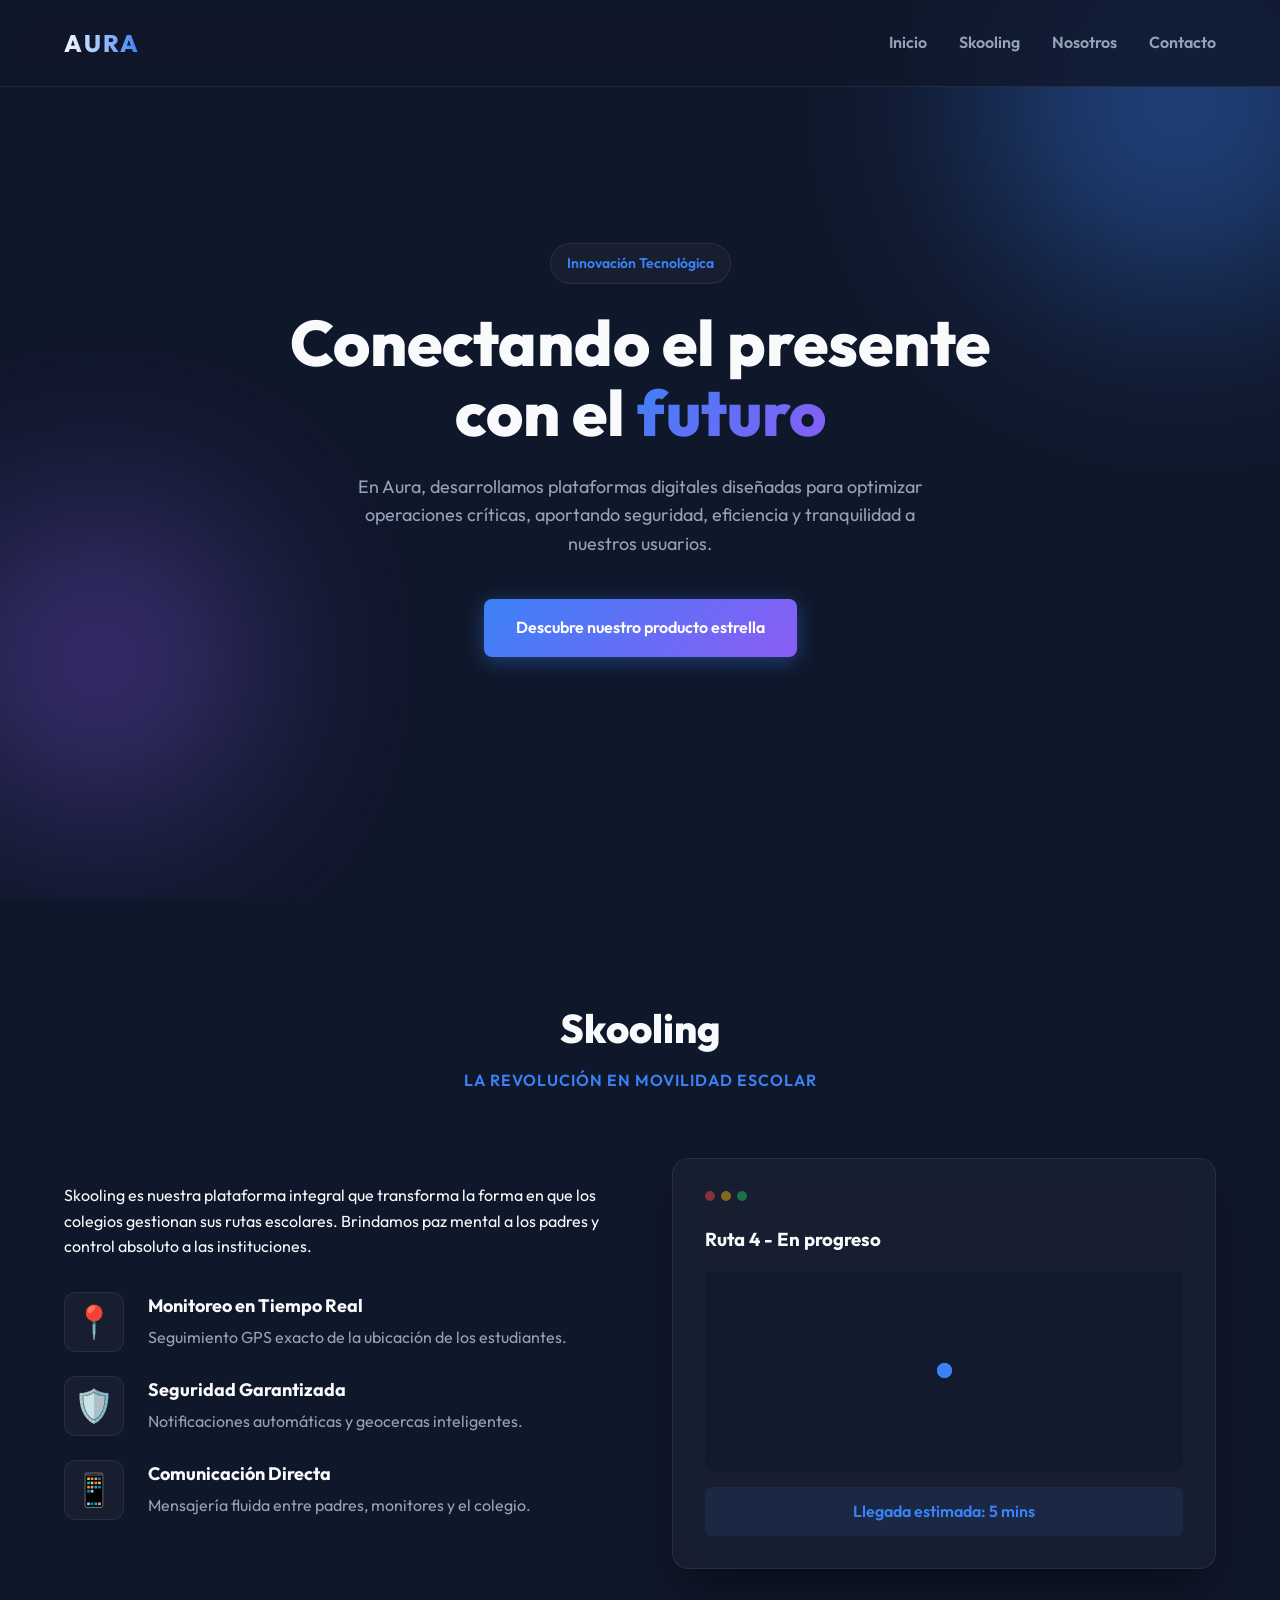
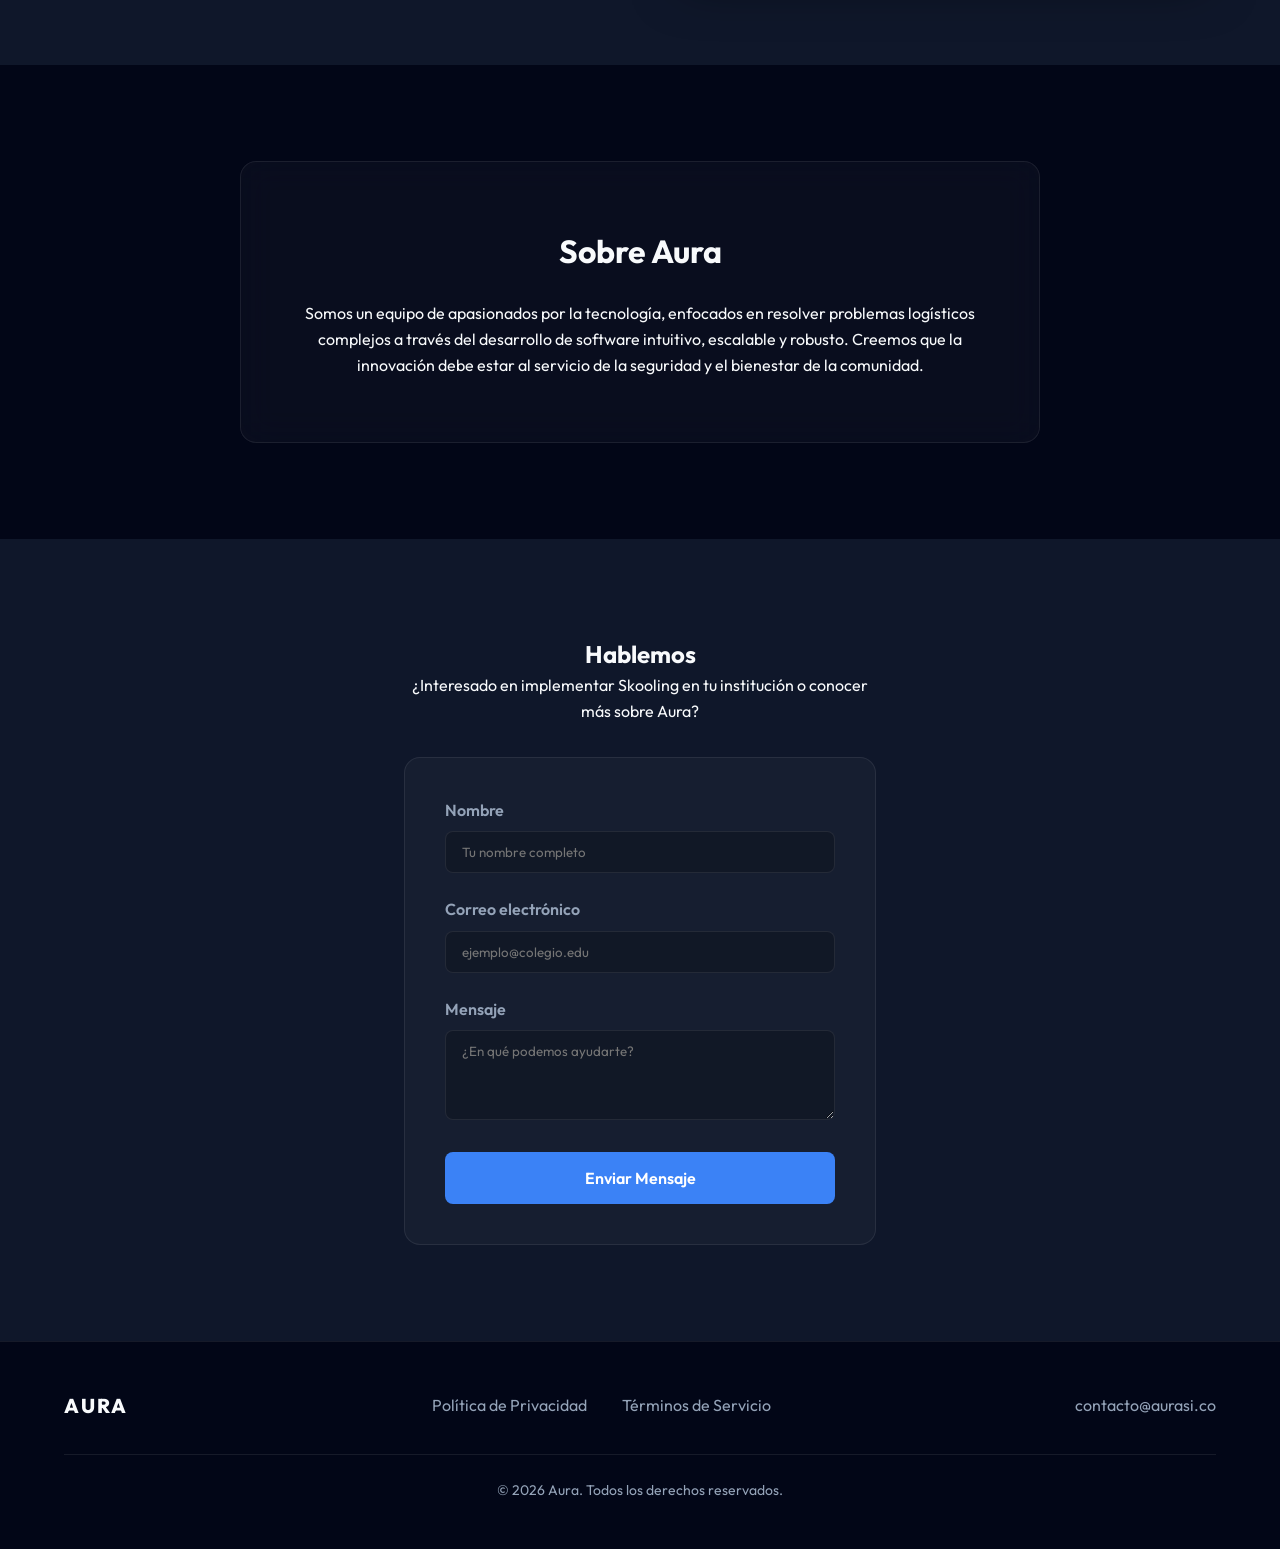
==== index.html @ 0d9347f2 "Initial commit: Aura corporate website with Skooling" ====
<!DOCTYPE html>
<html lang="es">
<head>
    <meta charset="UTF-8">
    <meta name="viewport" content="width=device-width, initial-scale=1.0">
    <title>Aura | Tecnología para el Futuro</title>
    <meta name="description" content="Aura desarrolla soluciones tecnológicas innovadoras. Descubre Skooling, nuestra plataforma insignia para la gestión inteligente de rutas escolares.">
    <link rel="preconnect" href="https://fonts.googleapis.com">
    <link rel="preconnect" href="https://fonts.gstatic.com" crossorigin>
    <link href="https://fonts.googleapis.com/css2?family=Outfit:wght@300;400;600;800&display=swap" rel="stylesheet">
    <link rel="stylesheet" href="styles.css">
</head>
<body>
    <header class="navbar">
        <div class="logo">
            <span class="logo-text">AURA</span>
        </div>
        <nav>
            <ul class="nav-links">
                <li><a href="#inicio">Inicio</a></li>
                <li><a href="#skooling">Skooling</a></li>
                <li><a href="#nosotros">Nosotros</a></li>
                <li><a href="#contacto">Contacto</a></li>
            </ul>
        </nav>
    </header>

    <main>
        <section id="inicio" class="hero">
            <div class="hero-content">
                <div class="badge">Innovación Tecnológica</div>
                <h1>Conectando el presente con el <span>futuro</span></h1>
                <p>En Aura, desarrollamos plataformas digitales diseñadas para optimizar operaciones críticas, aportando seguridad, eficiencia y tranquilidad a nuestros usuarios.</p>
                <a href="#skooling" class="btn btn-primary">Descubre nuestro producto estrella</a>
            </div>
            <div class="hero-background">
                <div class="glow-sphere sphere-1"></div>
                <div class="glow-sphere sphere-2"></div>
            </div>
        </section>

        <section id="skooling" class="product-section">
            <div class="section-header">
                <h2>Skooling</h2>
                <p class="subtitle">La revolución en movilidad escolar</p>
            </div>
            
            <div class="product-grid">
                <div class="product-info">
                    <p class="description">
                        Skooling es nuestra plataforma integral que transforma la forma en que los colegios gestionan sus rutas escolares. 
                        Brindamos paz mental a los padres y control absoluto a las instituciones.
                    </p>
                    <ul class="features-list">
                        <li>
                            <div class="feature-icon">📍</div>
                            <div class="feature-text">
                                <strong>Monitoreo en Tiempo Real</strong>
                                <span>Seguimiento GPS exacto de la ubicación de los estudiantes.</span>
                            </div>
                        </li>
                        <li>
                            <div class="feature-icon">🛡️</div>
                            <div class="feature-text">
                                <strong>Seguridad Garantizada</strong>
                                <span>Notificaciones automáticas y geocercas inteligentes.</span>
                            </div>
                        </li>
                        <li>
                            <div class="feature-icon">📱</div>
                            <div class="feature-text">
                                <strong>Comunicación Directa</strong>
                                <span>Mensajería fluida entre padres, monitores y el colegio.</span>
                            </div>
                        </li>
                    </ul>
                </div>
                <div class="product-visual">
                    <div class="glass-card mockup-card">
                        <div class="mockup-header">
                            <span class="dot"></span>
                            <span class="dot"></span>
                            <span class="dot"></span>
                        </div>
                        <div class="mockup-body">
                            <h3>Ruta 4 - En progreso</h3>
                            <div class="map-placeholder">
                                <div class="pulse-marker"></div>
                            </div>
                            <div class="status-bar">Llegada estimada: 5 mins</div>
                        </div>
                    </div>
                </div>
            </div>
        </section>

        <section id="nosotros" class="about-section">
            <div class="glass-card about-card">
                <h2>Sobre Aura</h2>
                <p>Somos un equipo de apasionados por la tecnología, enfocados en resolver problemas logísticos complejos a través del desarrollo de software intuitivo, escalable y robusto. Creemos que la innovación debe estar al servicio de la seguridad y el bienestar de la comunidad.</p>
            </div>
        </section>

        <section id="contacto" class="contact-section">
            <h2>Hablemos</h2>
            <p>¿Interesado en implementar Skooling en tu institución o conocer más sobre Aura?</p>
            <form id="contactForm" class="glass-form">
                <div class="form-group">
                    <label for="name">Nombre</label>
                    <input type="text" id="name" required placeholder="Tu nombre completo">
                </div>
                <div class="form-group">
                    <label for="email">Correo electrónico</label>
                    <input type="email" id="email" required placeholder="ejemplo@colegio.edu">
                </div>
                <div class="form-group">
                    <label for="message">Mensaje</label>
                    <textarea id="message" rows="4" required placeholder="¿En qué podemos ayudarte?"></textarea>
                </div>
                <button type="submit" class="btn btn-submit">Enviar Mensaje</button>
            </form>
        </section>
    </main>

    <footer>
        <div class="footer-content">
            <div class="footer-logo">AURA</div>
            <div class="footer-links">
                <a href="#">Política de Privacidad</a>
                <a href="#">Términos de Servicio</a>
            </div>
            <div class="footer-contact">
                contacto@aurasi.co
            </div>
        </div>
        <div class="copyright">
            &copy; <span id="year"></span> Aura. Todos los derechos reservados.
        </div>
    </footer>

    <script src="script.js"></script>
</body>
</html>
---- styles.css ----
:root {
    --bg-dark: #0f172a;
    --bg-darker: #020617;
    --text-main: #f8fafc;
    --text-muted: #94a3b8;
    --accent-primary: #3b82f6;
    --accent-secondary: #8b5cf6;
    --glass-bg: rgba(255, 255, 255, 0.03);
    --glass-border: rgba(255, 255, 255, 0.08);
}

* {
    margin: 0;
    padding: 0;
    box-sizing: border-box;
}

body {
    font-family: 'Outfit', sans-serif;
    background-color: var(--bg-dark);
    color: var(--text-main);
    line-height: 1.6;
    overflow-x: hidden;
}

html {
    scroll-behavior: smooth;
}

/* NAVBAR */
.navbar {
    position: fixed;
    top: 0;
    width: 100%;
    display: flex;
    justify-content: space-between;
    align-items: center;
    padding: 1.5rem 5%;
    background: rgba(15, 23, 42, 0.8);
    backdrop-filter: blur(12px);
    -webkit-backdrop-filter: blur(12px);
    z-index: 1000;
    border-bottom: 1px solid var(--glass-border);
}

.logo-text {
    font-weight: 800;
    font-size: 1.5rem;
    letter-spacing: 2px;
    background: linear-gradient(to right, var(--text-main), var(--accent-primary));
    -webkit-background-clip: text;
    -webkit-text-fill-color: transparent;
}

.nav-links {
    display: flex;
    list-style: none;
    gap: 2rem;
}

.nav-links a {
    color: var(--text-muted);
    text-decoration: none;
    font-weight: 600;
    transition: color 0.3s ease;
}

.nav-links a:hover {
    color: var(--text-main);
}

/* HERO SECTION */
.hero {
    position: relative;
    min-height: 100vh;
    display: flex;
    align-items: center;
    justify-content: center;
    text-align: center;
    padding: 0 5%;
    overflow: hidden;
}

.hero-content {
    position: relative;
    z-index: 10;
    max-width: 800px;
}

.badge {
    display: inline-block;
    padding: 0.5rem 1rem;
    border-radius: 50px;
    background: var(--glass-bg);
    border: 1px solid var(--glass-border);
    color: var(--accent-primary);
    font-size: 0.875rem;
    font-weight: 600;
    margin-bottom: 1.5rem;
}

.hero h1 {
    font-size: clamp(2.5rem, 5vw, 4.5rem);
    font-weight: 800;
    line-height: 1.1;
    margin-bottom: 1.5rem;
}

.hero h1 span {
    background: linear-gradient(135deg, var(--accent-primary), var(--accent-secondary));
    -webkit-background-clip: text;
    -webkit-text-fill-color: transparent;
}

.hero p {
    font-size: 1.125rem;
    color: var(--text-muted);
    margin-bottom: 2.5rem;
    max-width: 600px;
    margin-inline: auto;
}

.btn {
    display: inline-block;
    padding: 1rem 2rem;
    border-radius: 8px;
    text-decoration: none;
    font-weight: 600;
    transition: all 0.3s ease;
    cursor: pointer;
    border: none;
    font-family: inherit;
    font-size: 1rem;
}

.btn-primary {
    background: linear-gradient(135deg, var(--accent-primary), var(--accent-secondary));
    color: white;
    box-shadow: 0 4px 20px rgba(59, 130, 246, 0.4);
}

.btn-primary:hover {
    transform: translateY(-2px);
    box-shadow: 0 6px 25px rgba(59, 130, 246, 0.6);
}

/* BACKGROUND GLOW */
.hero-background {
    position: absolute;
    top: 0;
    left: 0;
    width: 100%;
    height: 100%;
    z-index: 1;
    overflow: hidden;
}

.glow-sphere {
    position: absolute;
    border-radius: 50%;
    filter: blur(100px);
    opacity: 0.4;
    animation: float 10s infinite alternate;
}

.sphere-1 {
    width: 400px;
    height: 400px;
    background: var(--accent-primary);
    top: -100px;
    right: -100px;
}

.sphere-2 {
    width: 300px;
    height: 300px;
    background: var(--accent-secondary);
    bottom: 10%;
    left: -50px;
    animation-delay: -5s;
}

@keyframes float {
    0% { transform: translate(0, 0); }
    100% { transform: translate(-30px, 50px); }
}

/* COMMON SECTIONS */
section {
    padding: 6rem 5%;
}

.section-header {
    text-align: center;
    margin-bottom: 4rem;
}

.section-header h2 {
    font-size: 2.5rem;
    font-weight: 800;
    margin-bottom: 0.5rem;
}

.subtitle {
    color: var(--accent-primary);
    font-weight: 600;
    letter-spacing: 1px;
    text-transform: uppercase;
}

/* SKOOLING PRODUCT */
.product-grid {
    display: grid;
    grid-template-columns: 1fr 1fr;
    gap: 4rem;
    align-items: center;
    max-width: 1200px;
    margin: 0 auto;
}

.features-list {
    list-style: none;
    margin-top: 2rem;
}

.features-list li {
    display: flex;
    gap: 1.5rem;
    margin-bottom: 1.5rem;
}

.feature-icon {
    font-size: 2rem;
    background: var(--glass-bg);
    border: 1px solid var(--glass-border);
    width: 60px;
    height: 60px;
    display: flex;
    align-items: center;
    justify-content: center;
    border-radius: 12px;
}

.feature-text strong {
    display: block;
    font-size: 1.125rem;
    margin-bottom: 0.25rem;
}

.feature-text span {
    color: var(--text-muted);
}

/* GLASSMORPHISM CARDS */
.glass-card {
    background: var(--glass-bg);
    border: 1px solid var(--glass-border);
    backdrop-filter: blur(16px);
    -webkit-backdrop-filter: blur(16px);
    border-radius: 16px;
    padding: 2rem;
}

.mockup-card {
    position: relative;
    box-shadow: 0 25px 50px -12px rgba(0, 0, 0, 0.5);
    transition: transform 0.3s ease;
}

.mockup-card:hover {
    transform: translateY(-10px);
}

.mockup-header {
    display: flex;
    gap: 6px;
    margin-bottom: 1.5rem;
}

.dot {
    width: 10px;
    height: 10px;
    border-radius: 50%;
    background: var(--text-muted);
    opacity: 0.5;
}

.dot:nth-child(1) { background: #ef4444; }
.dot:nth-child(2) { background: #eab308; }
.dot:nth-child(3) { background: #22c55e; }

.map-placeholder {
    height: 200px;
    background: rgba(15, 23, 42, 0.5);
    border-radius: 8px;
    margin: 1rem 0;
    position: relative;
    display: flex;
    align-items: center;
    justify-content: center;
    overflow: hidden;
}

.pulse-marker {
    width: 15px;
    height: 15px;
    background: var(--accent-primary);
    border-radius: 50%;
    position: relative;
}

.pulse-marker::after {
    content: '';
    position: absolute;
    width: 100%;
    height: 100%;
    background: inherit;
    border-radius: inherit;
    animation: pulse 2s infinite;
}

@keyframes pulse {
    0% { transform: scale(1); opacity: 0.8; }
    100% { transform: scale(3); opacity: 0; }
}

.status-bar {
    background: rgba(59, 130, 246, 0.1);
    color: var(--accent-primary);
    padding: 0.75rem;
    border-radius: 6px;
    text-align: center;
    font-weight: 600;
}

/* ABOUT SECTION */
.about-section {
    background-color: var(--bg-darker);
}

.about-card {
    max-width: 800px;
    margin: 0 auto;
    text-align: center;
    padding: 4rem 3rem;
}

.about-card h2 {
    font-size: 2rem;
    margin-bottom: 1.5rem;
}

/* CONTACT SECTION */
.contact-section {
    max-width: 600px;
    margin: 0 auto;
    text-align: center;
}

.glass-form {
    margin-top: 2rem;
    text-align: left;
    background: var(--glass-bg);
    border: 1px solid var(--glass-border);
    padding: 2.5rem;
    border-radius: 16px;
}

.form-group {
    margin-bottom: 1.5rem;
}

.form-group label {
    display: block;
    margin-bottom: 0.5rem;
    font-weight: 600;
    color: var(--text-muted);
}

.form-group input,
.form-group textarea {
    width: 100%;
    padding: 0.75rem 1rem;
    background: rgba(0, 0, 0, 0.2);
    border: 1px solid var(--glass-border);
    border-radius: 8px;
    color: white;
    font-family: inherit;
    transition: border-color 0.3s ease;
}

.form-group input:focus,
.form-group textarea:focus {
    outline: none;
    border-color: var(--accent-primary);
}

.btn-submit {
    width: 100%;
    background: var(--accent-primary);
    color: white;
}

.btn-submit:hover {
    background: #2563eb;
}

/* FOOTER */
footer {
    background-color: var(--bg-darker);
    border-top: 1px solid var(--glass-border);
    padding: 3rem 5%;
    text-align: center;
}

.footer-content {
    display: flex;
    justify-content: space-between;
    align-items: center;
    max-width: 1200px;
    margin: 0 auto 2rem;
    flex-wrap: wrap;
    gap: 2rem;
}

.footer-logo {
    font-weight: 800;
    font-size: 1.25rem;
    letter-spacing: 2px;
}

.footer-links a {
    color: var(--text-muted);
    text-decoration: none;
    margin: 0 1rem;
    transition: color 0.3s ease;
}

.footer-links a:hover {
    color: white;
}

.footer-contact {
    color: var(--text-muted);
}

.copyright {
    color: var(--text-muted);
    font-size: 0.875rem;
    border-top: 1px solid var(--glass-border);
    padding-top: 1.5rem;
    max-width: 1200px;
    margin: 0 auto;
}

/* RESPONSIVE */
@media (max-width: 768px) {
    .nav-links {
        display: none;
    }
    
    .product-grid {
        grid-template-columns: 1fr;
    }
    
    .footer-content {
        flex-direction: column;
    }
}
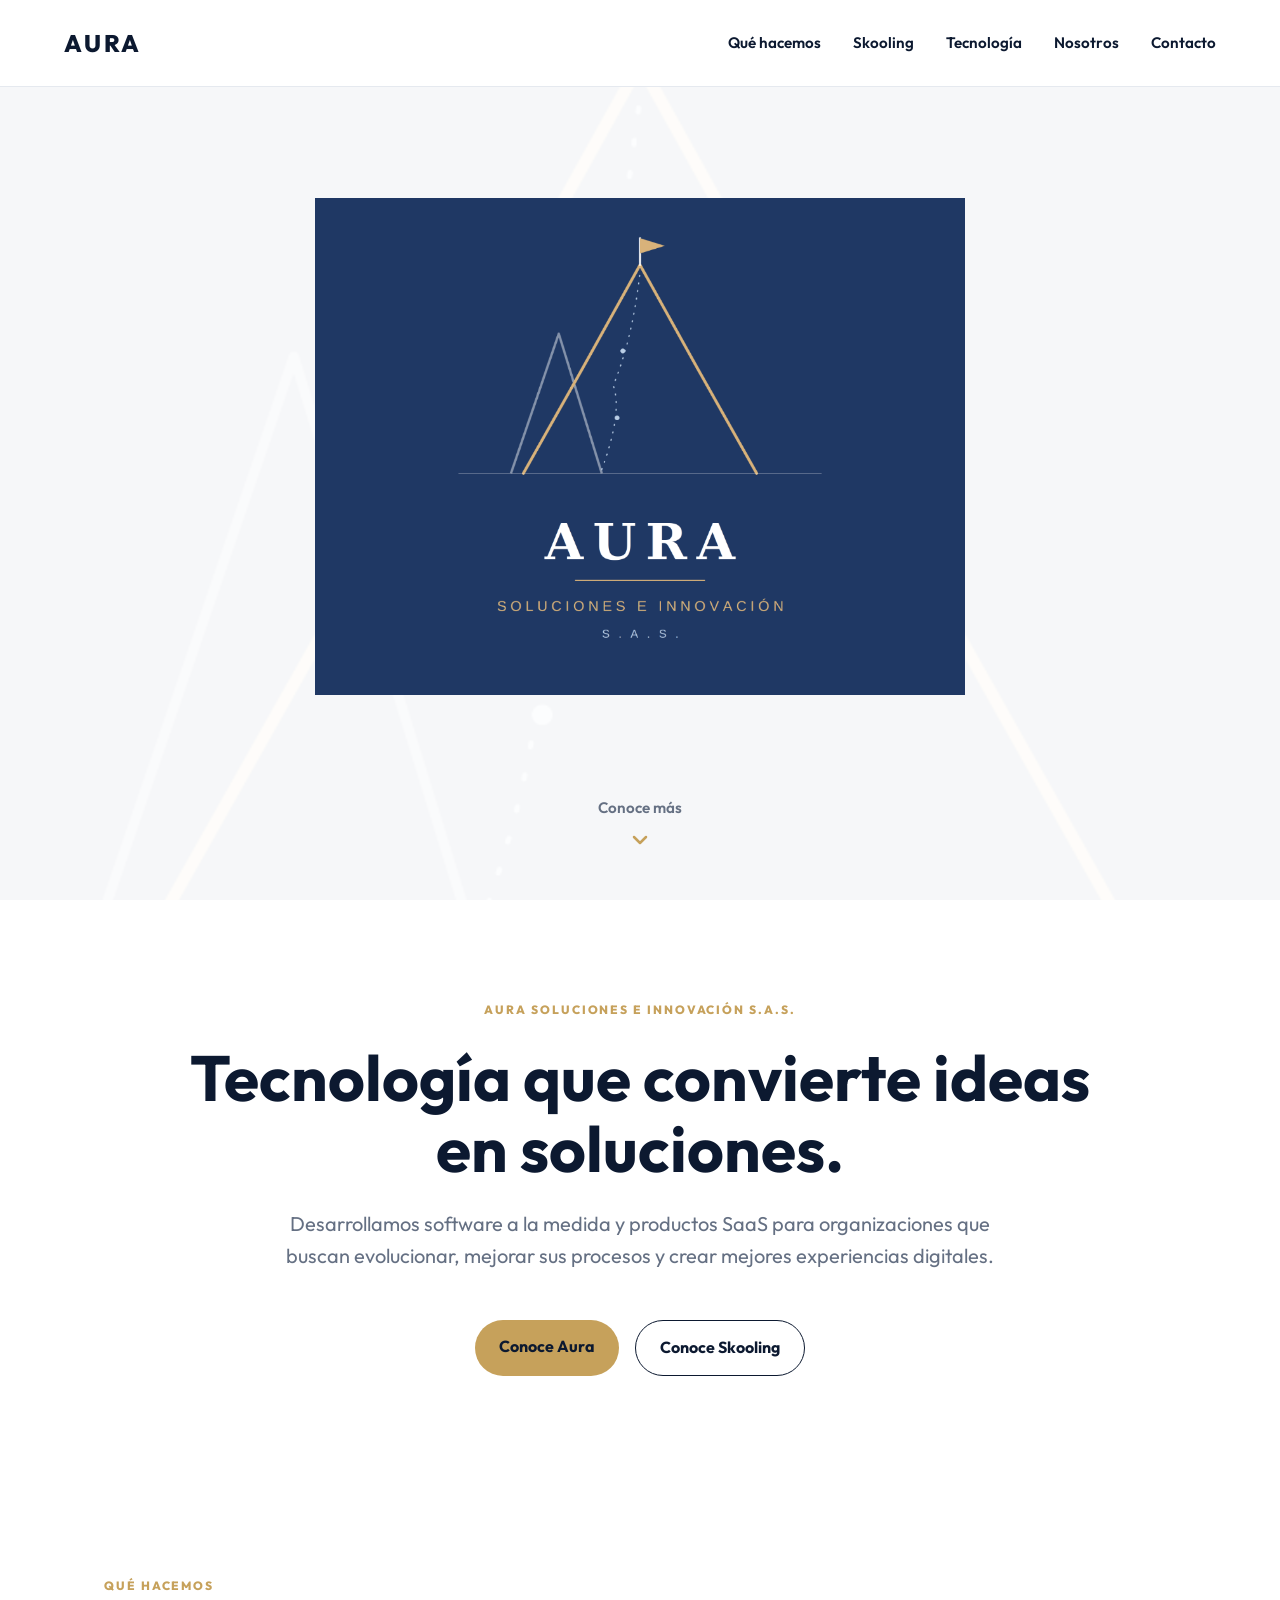
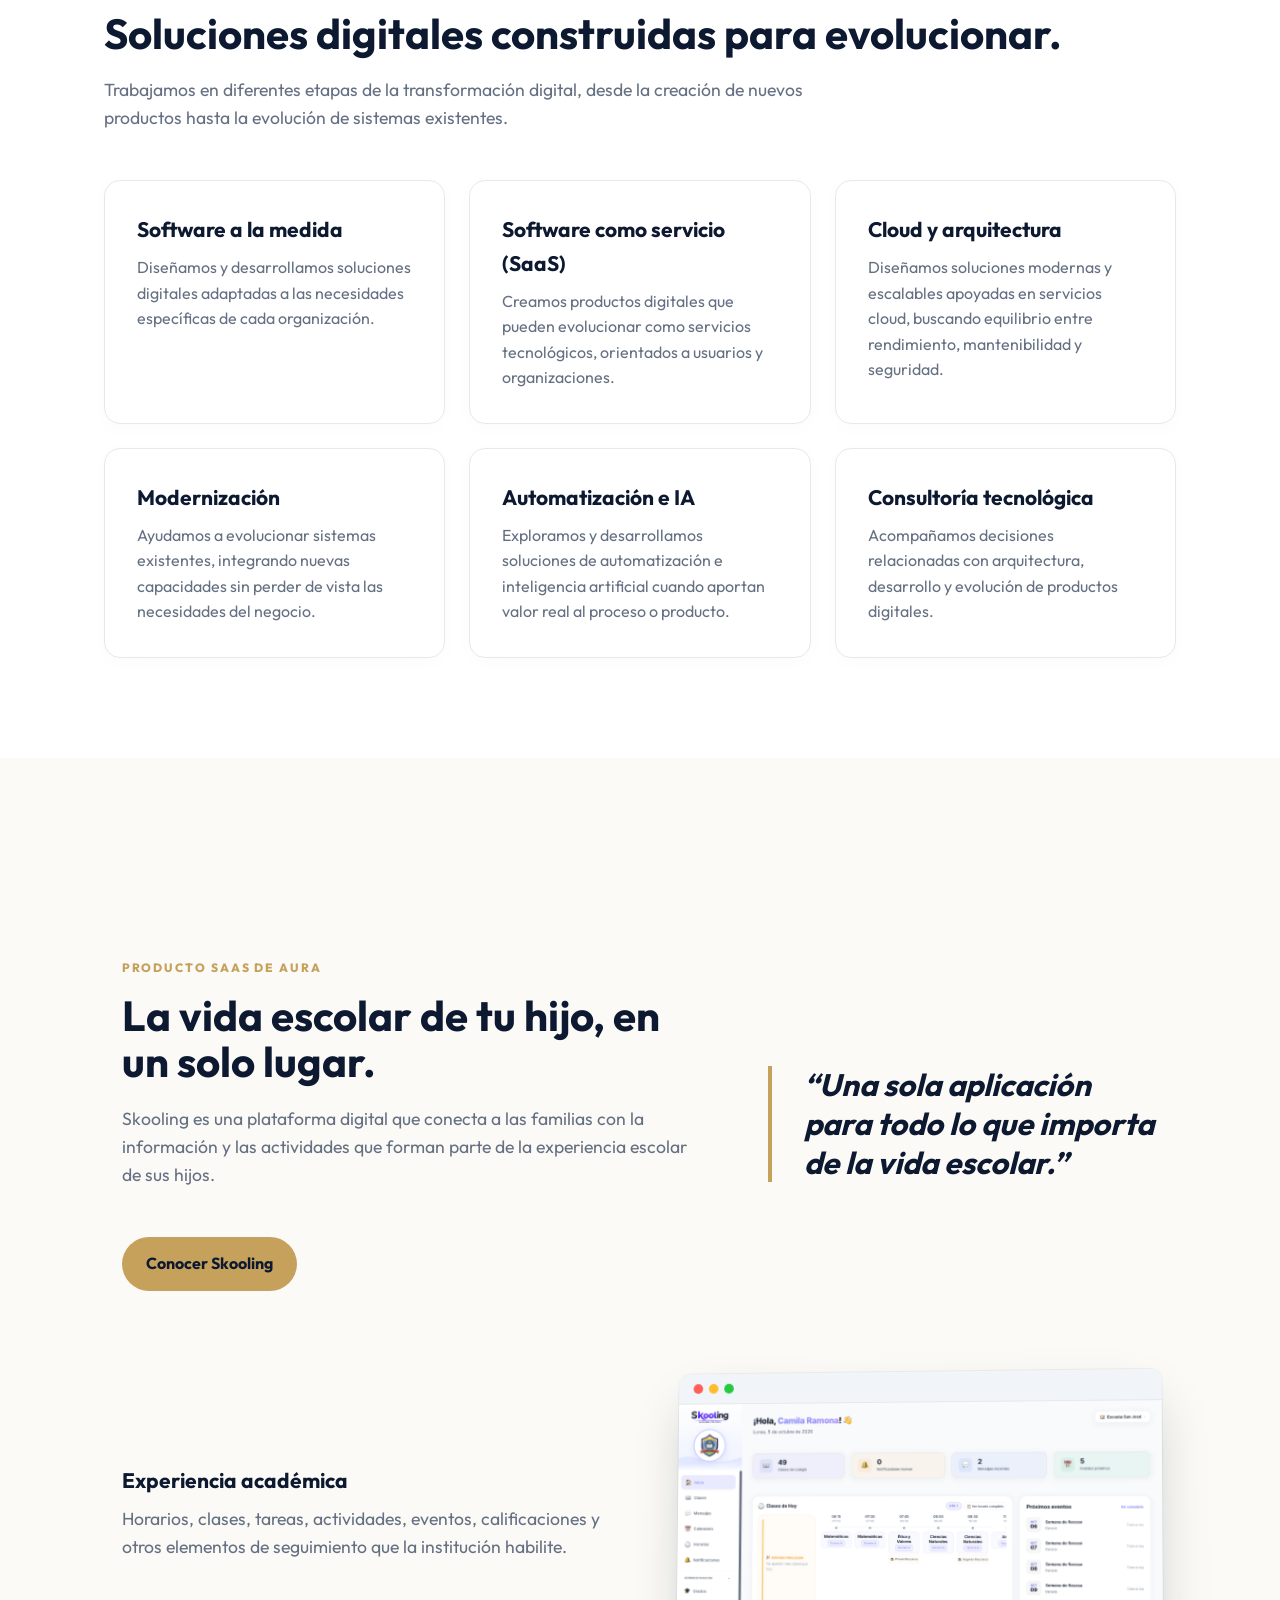
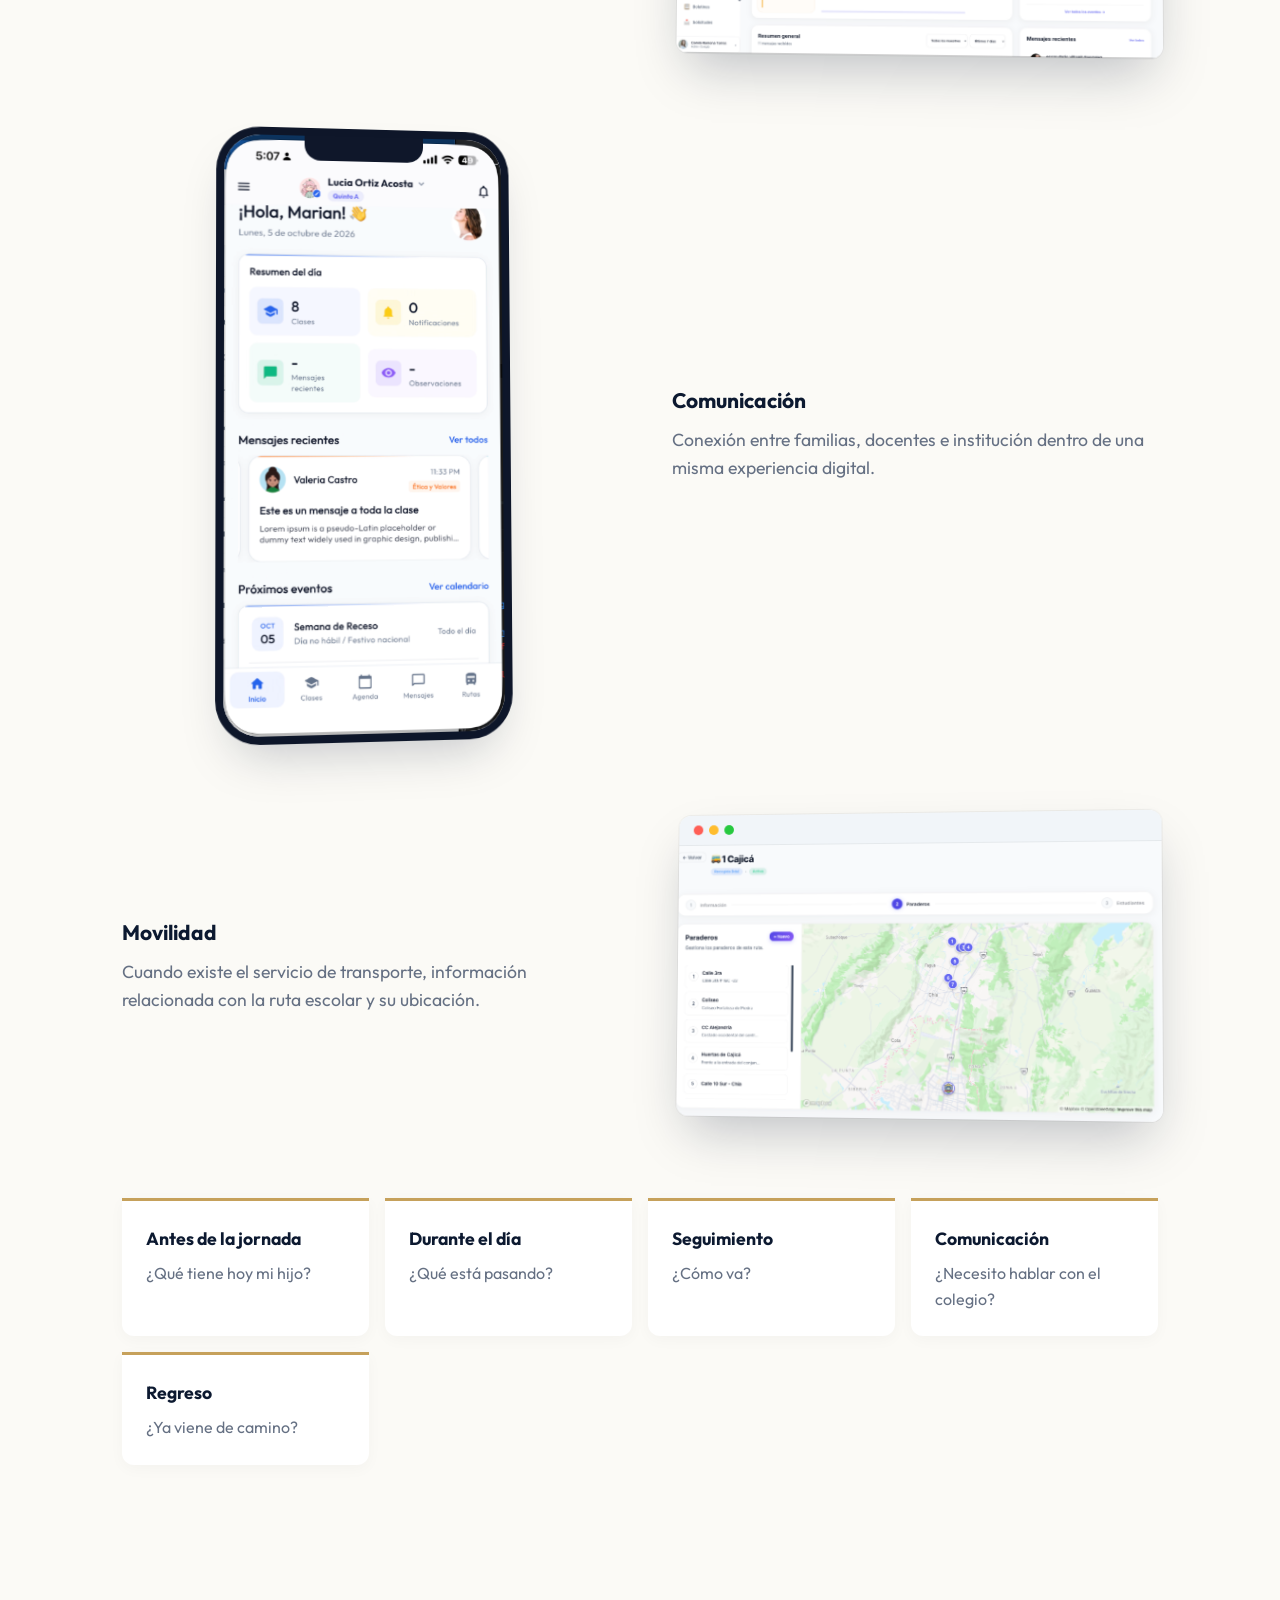
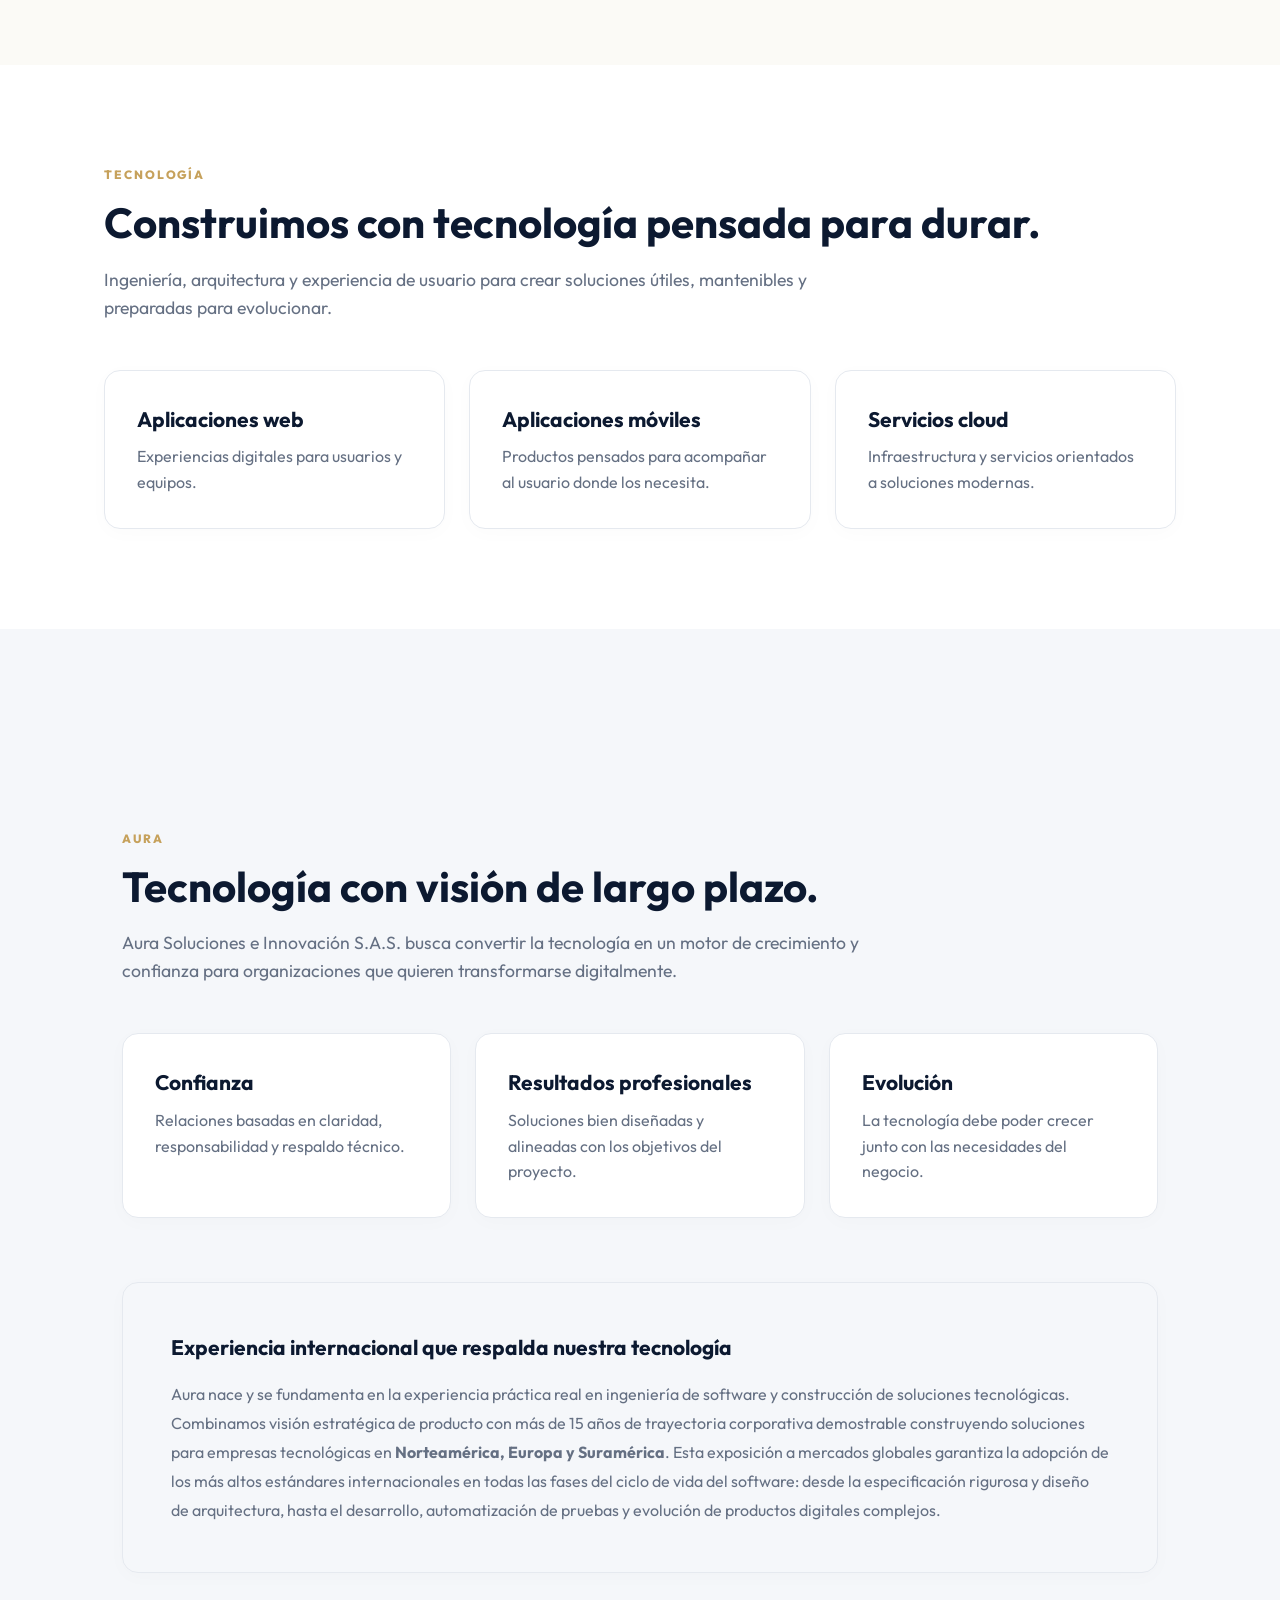
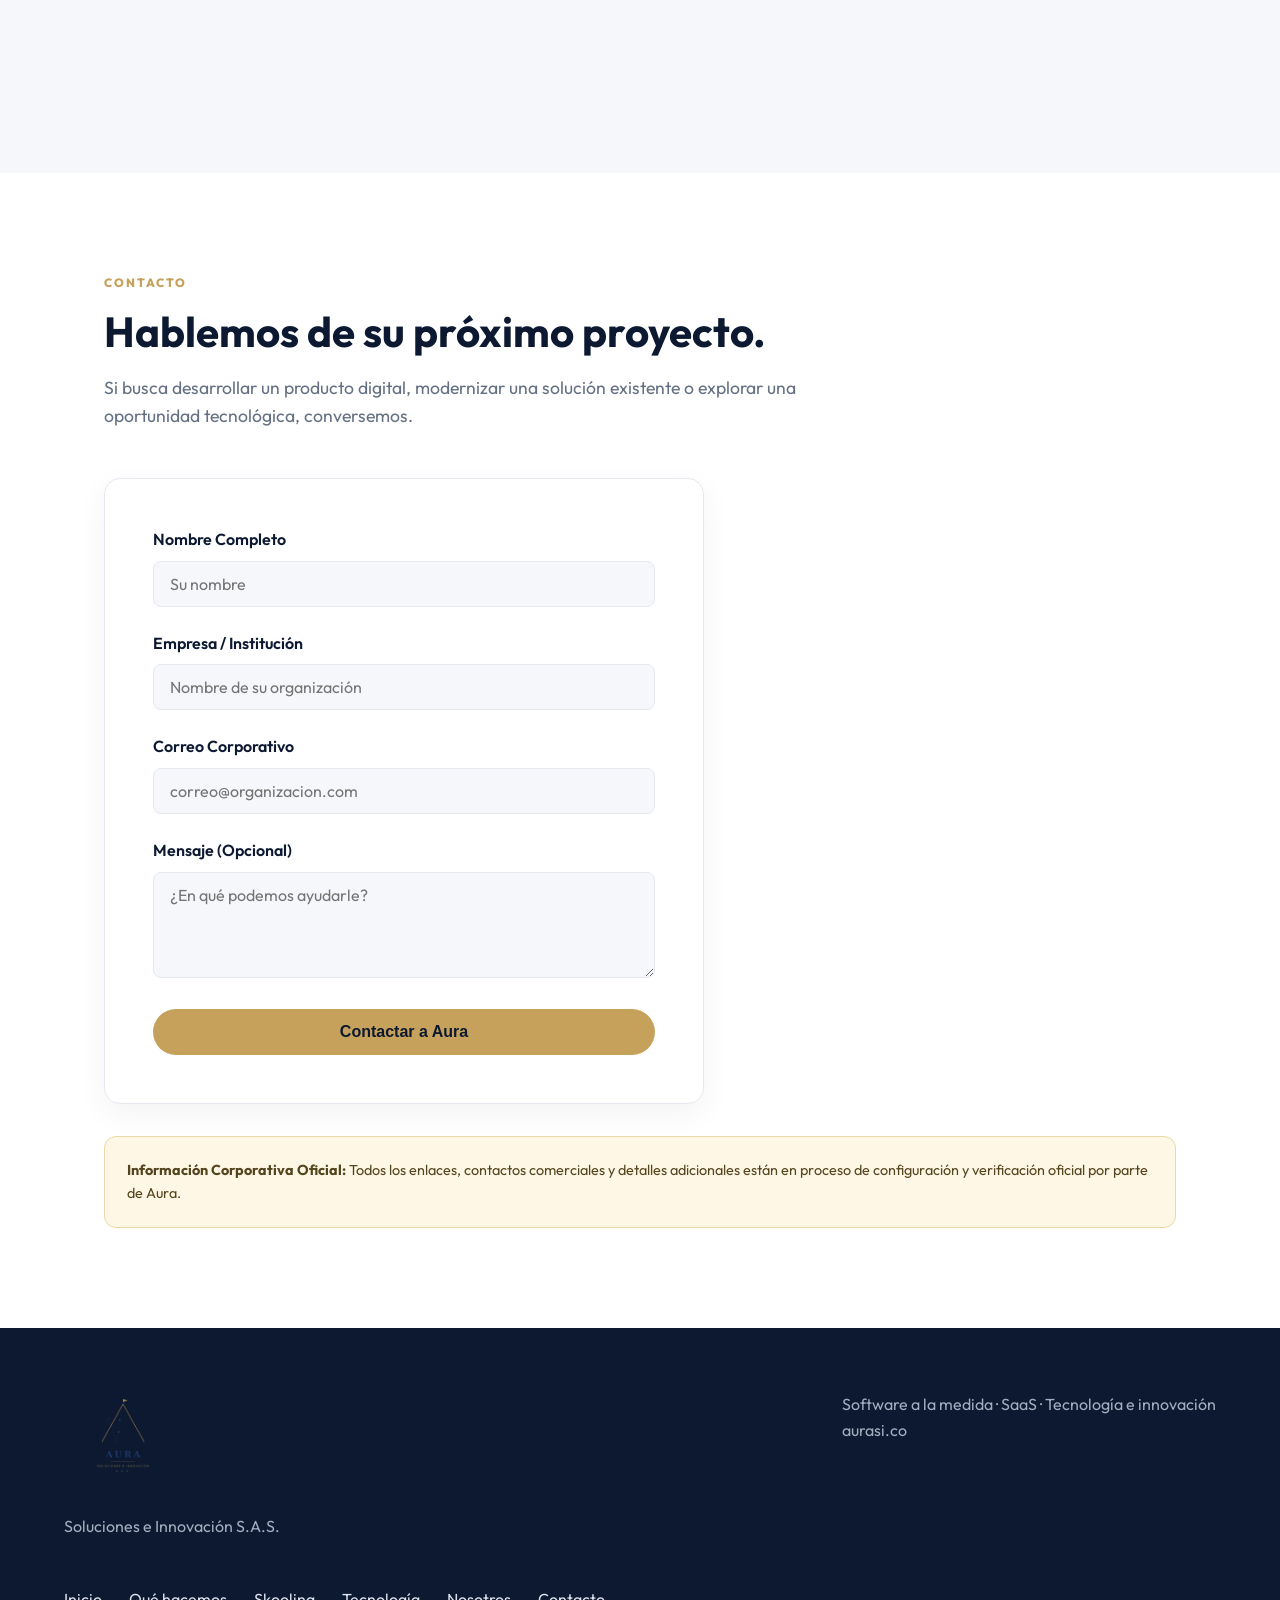
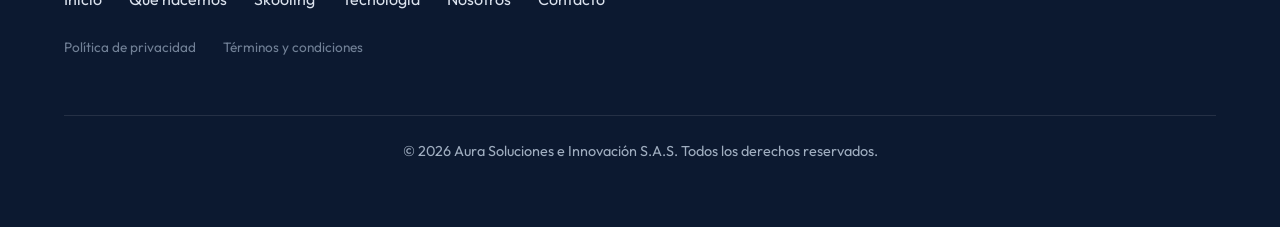
==== commit 76f57e2c: "feat: complete website overhaul with web components, new styling, device mockups, and corporate expe" ====
--- a/index.html
+++ b/index.html
@@ -3,141 +3,72 @@
 <head>
     <meta charset="UTF-8">
     <meta name="viewport" content="width=device-width, initial-scale=1.0">
-    <title>Aura | Tecnología para el Futuro</title>
-    <meta name="description" content="Aura desarrolla soluciones tecnológicas innovadoras. Descubre Skooling, nuestra plataforma insignia para la gestión inteligente de rutas escolares.">
+    <title>Aura Soluciones e Innovación | Software y soluciones digitales</title>
+    <meta name="description" content="Aura desarrolla software a la medida y productos SaaS para organizaciones que buscan evolucionar sus procesos y experiencias digitales.">
+    
     <link rel="preconnect" href="https://fonts.googleapis.com">
     <link rel="preconnect" href="https://fonts.gstatic.com" crossorigin>
-    <link href="https://fonts.googleapis.com/css2?family=Outfit:wght@300;400;600;800&display=swap" rel="stylesheet">
+    <link href="https://fonts.googleapis.com/css2?family=Outfit:wght@300;400;600;700;800&display=swap" rel="stylesheet">
     <link rel="stylesheet" href="styles.css">
 </head>
 <body>
-    <header class="navbar">
-        <div class="logo">
-            <span class="logo-text">AURA</span>
-        </div>
-        <nav>
-            <ul class="nav-links">
-                <li><a href="#inicio">Inicio</a></li>
-                <li><a href="#skooling">Skooling</a></li>
-                <li><a href="#nosotros">Nosotros</a></li>
-                <li><a href="#contacto">Contacto</a></li>
-            </ul>
-        </nav>
-    </header>
+    <nav class="navbar">
+        <a href="#inicio" class="brand" style="font-weight: 800; color: var(--text-main); font-size: 1.5rem; letter-spacing: 0.1em; text-decoration: none;">AURA</a>
+        <ul class="nav-links">
+            <li><a href="#servicios">Qué hacemos</a></li>
+            <li><a href="#skooling">Skooling</a></li>
+            <li><a href="#tecnologia">Tecnología</a></li>
+            <li><a href="#nosotros">Nosotros</a></li>
+            <li><a href="#contacto">Contacto</a></li>
+        </ul>
+    </nav>
 
     <main>
-        <section id="inicio" class="hero">
-            <div class="hero-content">
-                <div class="badge">Innovación Tecnológica</div>
-                <h1>Conectando el presente con el <span>futuro</span></h1>
-                <p>En Aura, desarrollamos plataformas digitales diseñadas para optimizar operaciones críticas, aportando seguridad, eficiencia y tranquilidad a nuestros usuarios.</p>
-                <a href="#skooling" class="btn btn-primary">Descubre nuestro producto estrella</a>
-            </div>
-            <div class="hero-background">
-                <div class="glow-sphere sphere-1"></div>
-                <div class="glow-sphere sphere-2"></div>
-            </div>
-        </section>
-
-        <section id="skooling" class="product-section">
-            <div class="section-header">
-                <h2>Skooling</h2>
-                <p class="subtitle">La revolución en movilidad escolar</p>
-            </div>
-            
-            <div class="product-grid">
-                <div class="product-info">
-                    <p class="description">
-                        Skooling es nuestra plataforma integral que transforma la forma en que los colegios gestionan sus rutas escolares. 
-                        Brindamos paz mental a los padres y control absoluto a las instituciones.
-                    </p>
-                    <ul class="features-list">
-                        <li>
-                            <div class="feature-icon">📍</div>
-                            <div class="feature-text">
-                                <strong>Monitoreo en Tiempo Real</strong>
-                                <span>Seguimiento GPS exacto de la ubicación de los estudiantes.</span>
-                            </div>
-                        </li>
-                        <li>
-                            <div class="feature-icon">🛡️</div>
-                            <div class="feature-text">
-                                <strong>Seguridad Garantizada</strong>
-                                <span>Notificaciones automáticas y geocercas inteligentes.</span>
-                            </div>
-                        </li>
-                        <li>
-                            <div class="feature-icon">📱</div>
-                            <div class="feature-text">
-                                <strong>Comunicación Directa</strong>
-                                <span>Mensajería fluida entre padres, monitores y el colegio.</span>
-                            </div>
-                        </li>
-                    </ul>
-                </div>
-                <div class="product-visual">
-                    <div class="glass-card mockup-card">
-                        <div class="mockup-header">
-                            <span class="dot"></span>
-                            <span class="dot"></span>
-                            <span class="dot"></span>
-                        </div>
-                        <div class="mockup-body">
-                            <h3>Ruta 4 - En progreso</h3>
-                            <div class="map-placeholder">
-                                <div class="pulse-marker"></div>
-                            </div>
-                            <div class="status-bar">Llegada estimada: 5 mins</div>
-                        </div>
-                    </div>
-                </div>
-            </div>
-        </section>
-
-        <section id="nosotros" class="about-section">
-            <div class="glass-card about-card">
-                <h2>Sobre Aura</h2>
-                <p>Somos un equipo de apasionados por la tecnología, enfocados en resolver problemas logísticos complejos a través del desarrollo de software intuitivo, escalable y robusto. Creemos que la innovación debe estar al servicio de la seguridad y el bienestar de la comunidad.</p>
-            </div>
-        </section>
-
-        <section id="contacto" class="contact-section">
-            <h2>Hablemos</h2>
-            <p>¿Interesado en implementar Skooling en tu institución o conocer más sobre Aura?</p>
-            <form id="contactForm" class="glass-form">
-                <div class="form-group">
-                    <label for="name">Nombre</label>
-                    <input type="text" id="name" required placeholder="Tu nombre completo">
-                </div>
-                <div class="form-group">
-                    <label for="email">Correo electrónico</label>
-                    <input type="email" id="email" required placeholder="ejemplo@colegio.edu">
-                </div>
-                <div class="form-group">
-                    <label for="message">Mensaje</label>
-                    <textarea id="message" rows="4" required placeholder="¿En qué podemos ayudarte?"></textarea>
-                </div>
-                <button type="submit" class="btn btn-submit">Enviar Mensaje</button>
-            </form>
-        </section>
+        <!-- Components Injected via Web Components (Vanilla JS) -->
+        <aura-hero></aura-hero>
+        <aura-servicios></aura-servicios>
+        <aura-skooling></aura-skooling>
+        <aura-tecnologia></aura-tecnologia>
+        <aura-nosotros></aura-nosotros>
+        <aura-contact></aura-contact>
     </main>
 
-    <footer>
+    <footer class="footer">
         <div class="footer-content">
-            <div class="footer-logo">AURA</div>
+            <div>
+                <img src="assets/images/logo_light.png" alt="AURA Logo" style="height: 90px; width: auto; object-fit: contain; margin-bottom: 1.5rem;">
+                <p style="color: #a0aec0;">Soluciones e Innovación S.A.S.</p>
+            </div>
+            <div class="footer-info">
+                <p>Software a la medida · SaaS · Tecnología e innovación</p>
+                <p>aurasi.co</p>
+            </div>
             <div class="footer-links">
-                <a href="#">Política de Privacidad</a>
-                <a href="#">Términos de Servicio</a>
-            </div>
-            <div class="footer-contact">
-                contacto@aurasi.co
+                <a href="#inicio">Inicio</a>
+                <a href="#servicios">Qué hacemos</a>
+                <a href="#skooling">Skooling</a>
+                <a href="#tecnologia">Tecnología</a>
+                <a href="#nosotros">Nosotros</a>
+                <a href="#contacto">Contacto</a>
+                <br>
+                <a href="#" style="font-size: 0.85rem; color: #718096; margin-top: 1rem;">Política de privacidad</a>
+                <a href="#" style="font-size: 0.85rem; color: #718096; margin-top: 1rem;">Términos y condiciones</a>
             </div>
         </div>
         <div class="copyright">
-            &copy; <span id="year"></span> Aura. Todos los derechos reservados.
+            &copy; <span id="year"></span> Aura Soluciones e Innovación S.A.S. Todos los derechos reservados.
         </div>
     </footer>
 
+    <!-- Load Components -->
+    <script src="components/aura-hero.js"></script>
+    <script src="components/aura-servicios.js"></script>
+    <script src="components/aura-skooling.js"></script>
+    <script src="components/aura-tecnologia.js"></script>
+    <script src="components/aura-nosotros.js"></script>
+    <script src="components/aura-contact.js"></script>
+    
+    <!-- Main Script -->
     <script src="script.js"></script>
 </body>
 </html>
--- a/styles.css
+++ b/styles.css
@@ -1,12 +1,11 @@
 :root {
-    --bg-dark: #0f172a;
-    --bg-darker: #020617;
-    --text-main: #f8fafc;
-    --text-muted: #94a3b8;
-    --accent-primary: #3b82f6;
-    --accent-secondary: #8b5cf6;
-    --glass-bg: rgba(255, 255, 255, 0.03);
-    --glass-border: rgba(255, 255, 255, 0.08);
+    --bg-dark: #F5F7FA; /* Light gray for alt sections */
+    --bg-darker: #FFFFFF; /* Pure white */
+    --text-main: #0C1930; /* Deep Navy Blue */
+    --text-muted: #657083; /* Slate gray */
+    --accent-primary: #C6A15B; /* Gold */
+    --accent-secondary: #18202D; /* Darker ink */
+    --line: #E5E9EF;
 }
 
 * {
@@ -17,14 +16,10 @@
 
 body {
     font-family: 'Outfit', sans-serif;
-    background-color: var(--bg-dark);
+    background-color: var(--bg-darker);
     color: var(--text-main);
     line-height: 1.6;
     overflow-x: hidden;
-}
-
-html {
-    scroll-behavior: smooth;
 }
 
 /* NAVBAR */
@@ -36,20 +31,17 @@
     justify-content: space-between;
     align-items: center;
     padding: 1.5rem 5%;
-    background: rgba(15, 23, 42, 0.8);
-    backdrop-filter: blur(12px);
-    -webkit-backdrop-filter: blur(12px);
+    background: rgba(255, 255, 255, 0.95);
+    backdrop-filter: blur(14px);
+    -webkit-backdrop-filter: blur(14px);
     z-index: 1000;
-    border-bottom: 1px solid var(--glass-border);
-}
-
-.logo-text {
-    font-weight: 800;
-    font-size: 1.5rem;
-    letter-spacing: 2px;
-    background: linear-gradient(to right, var(--text-main), var(--accent-primary));
-    -webkit-background-clip: text;
-    -webkit-text-fill-color: transparent;
+    border-bottom: 1px solid var(--line);
+}
+
+.header-logo {
+    height: 35px;
+    width: auto;
+    object-fit: contain;
 }
 
 .nav-links {
@@ -59,311 +51,334 @@
 }
 
 .nav-links a {
-    color: var(--text-muted);
+    color: var(--text-main);
     text-decoration: none;
     font-weight: 600;
+    font-size: 0.95rem;
     transition: color 0.3s ease;
 }
 
 .nav-links a:hover {
-    color: var(--text-main);
-}
-
-/* HERO SECTION */
-.hero {
+    color: var(--accent-primary);
+}
+
+/* COMMON SECTIONS */
+section, header.hero {
+    padding: 100px 5%;
+    max-width: 1200px;
+    margin: 0 auto;
+}
+
+.section-alt {
+    background-color: var(--bg-dark);
+    max-width: 100%;
+}
+
+.section-alt > .wrap {
+    max-width: 1200px;
+    margin: 0 auto;
+    padding: 0 5%;
+}
+
+/* TYPOGRAPHY */
+.eyebrow {
+    text-transform: uppercase;
+    letter-spacing: 0.16em;
+    font-size: 12px;
+    color: var(--accent-primary);
+    font-weight: 800;
+    margin-bottom: 1rem;
+}
+
+h2 {
+    font-size: clamp(32px, 4vw, 42px);
+    line-height: 1.1;
+    margin-bottom: 1.2rem;
+    color: var(--text-main);
+}
+
+h3 {
+    color: var(--text-main);
+    font-size: 21px;
+    margin-bottom: 0.5rem;
+}
+
+.lead {
+    font-size: 1.1rem;
+    max-width: 760px;
+    color: var(--text-muted);
+    margin-bottom: 3rem;
+}
+
+/* SPLASH HERO */
+.splash-hero {
+    background: var(--bg-darker);
+    color: var(--text-main);
+    max-width: 100%;
     position: relative;
-    min-height: 100vh;
-    display: flex;
+    overflow: hidden;
+    height: 100vh;
+    display: flex;
+    flex-direction: column;
+    justify-content: center;
     align-items: center;
-    justify-content: center;
+}
+
+.splash-content {
+    position: relative;
+    z-index: 2;
     text-align: center;
+    width: 100%;
+    max-width: 1000px;
     padding: 0 5%;
-    overflow: hidden;
-}
-
-.hero-content {
-    position: relative;
+}
+
+.splash-logo {
+    width: 100%;
+    max-width: 650px;
+    height: auto;
+    object-fit: contain;
+}
+
+.bg-mountain-massive {
+    position: absolute;
+    top: 50%;
+    left: 50%;
+    transform: translate(-50%, -50%);
+    width: 140vw;
+    height: 140vh;
+    object-fit: contain;
+    opacity: 0.04;
+    z-index: 1;
+    pointer-events: none;
+}
+
+.scroll-indicator {
+    position: absolute;
+    bottom: 40px;
+    left: 50%;
+    transform: translateX(-50%);
     z-index: 10;
-    max-width: 800px;
-}
-
-.badge {
-    display: inline-block;
-    padding: 0.5rem 1rem;
-    border-radius: 50px;
-    background: var(--glass-bg);
-    border: 1px solid var(--glass-border);
-    color: var(--accent-primary);
-    font-size: 0.875rem;
-    font-weight: 600;
-    margin-bottom: 1.5rem;
-}
-
-.hero h1 {
-    font-size: clamp(2.5rem, 5vw, 4.5rem);
-    font-weight: 800;
-    line-height: 1.1;
-    margin-bottom: 1.5rem;
-}
-
-.hero h1 span {
-    background: linear-gradient(135deg, var(--accent-primary), var(--accent-secondary));
-    -webkit-background-clip: text;
-    -webkit-text-fill-color: transparent;
-}
-
-.hero p {
-    font-size: 1.125rem;
-    color: var(--text-muted);
-    margin-bottom: 2.5rem;
-    max-width: 600px;
-    margin-inline: auto;
+    text-align: center;
+    text-decoration: none;
+}
+
+@keyframes bounce {
+    0%, 20%, 50%, 80%, 100% {transform: translateY(0);}
+    40% {transform: translateY(-10px);}
+    60% {transform: translateY(-5px);}
+}
+.bounce {
+    animation: bounce 2s infinite;
+}
+
+/* BUTTONS */
+.buttons {
+    display: flex;
+    gap: 1rem;
+    margin-top: 2rem;
+    flex-wrap: wrap;
 }
 
 .btn {
-    display: inline-block;
-    padding: 1rem 2rem;
-    border-radius: 8px;
+    padding: 14px 24px;
+    border-radius: 999px;
     text-decoration: none;
-    font-weight: 600;
+    font-weight: 700;
     transition: all 0.3s ease;
     cursor: pointer;
     border: none;
-    font-family: inherit;
     font-size: 1rem;
 }
 
 .btn-primary {
-    background: linear-gradient(135deg, var(--accent-primary), var(--accent-secondary));
-    color: white;
-    box-shadow: 0 4px 20px rgba(59, 130, 246, 0.4);
+    background: var(--accent-primary);
+    color: var(--text-main);
 }
 
 .btn-primary:hover {
     transform: translateY(-2px);
-    box-shadow: 0 6px 25px rgba(59, 130, 246, 0.6);
-}
-
-/* BACKGROUND GLOW */
-.hero-background {
-    position: absolute;
-    top: 0;
-    left: 0;
-    width: 100%;
-    height: 100%;
-    z-index: 1;
+    box-shadow: 0 4px 15px rgba(198, 161, 91, 0.4);
+    background: #D4B47B;
+}
+
+.btn-secondary {
+    border: 1px solid #66738a;
+    color: white;
+    background: transparent;
+}
+
+.btn-secondary:hover {
+    background: rgba(255, 255, 255, 0.1);
+}
+
+/* GRIDS */
+.grid {
+    display: grid;
+    grid-template-columns: repeat(auto-fit, minmax(300px, 1fr));
+    gap: 24px;
+}
+
+.card {
+    border: 1px solid var(--line);
+    border-radius: 16px;
+    padding: 32px;
+    background: white;
+    box-shadow: 0 4px 20px rgba(0, 0, 0, 0.02);
+    transition: transform 0.3s ease, box-shadow 0.3s ease;
+}
+
+.card:hover {
+    transform: translateY(-5px);
+    box-shadow: 0 10px 30px rgba(0, 0, 0, 0.06);
+}
+
+.card p {
+    color: var(--text-muted);
+}
+
+/* FEATURE ROWS (Image + Text) */
+.feature-row {
+    display: flex;
+    align-items: center;
+    gap: 4rem;
+    margin-bottom: 5rem;
+}
+
+.feature-row.reverse {
+    flex-direction: row-reverse;
+}
+
+.feature-text {
+    flex: 1;
+}
+
+.feature-image {
+    flex: 1;
+    display: flex;
+    justify-content: center;
+}
+
+.feature-image img {
+    width: 100%;
+    object-fit: cover;
+    display: block;
+}
+
+/* MOCKUPS */
+.mockup-web {
+    background: white;
+    border-radius: 12px;
+    box-shadow: 0 25px 50px -12px rgba(12, 25, 48, 0.25), 0 0 0 1px rgba(0,0,0,0.05);
     overflow: hidden;
-}
-
-.glow-sphere {
-    position: absolute;
-    border-radius: 50%;
-    filter: blur(100px);
-    opacity: 0.4;
-    animation: float 10s infinite alternate;
-}
-
-.sphere-1 {
-    width: 400px;
-    height: 400px;
-    background: var(--accent-primary);
-    top: -100px;
-    right: -100px;
-}
-
-.sphere-2 {
-    width: 300px;
-    height: 300px;
-    background: var(--accent-secondary);
-    bottom: 10%;
-    left: -50px;
-    animation-delay: -5s;
-}
-
-@keyframes float {
-    0% { transform: translate(0, 0); }
-    100% { transform: translate(-30px, 50px); }
-}
-
-/* COMMON SECTIONS */
-section {
-    padding: 6rem 5%;
-}
-
-.section-header {
-    text-align: center;
-    margin-bottom: 4rem;
-}
-
-.section-header h2 {
-    font-size: 2.5rem;
-    font-weight: 800;
-    margin-bottom: 0.5rem;
-}
-
-.subtitle {
-    color: var(--accent-primary);
-    font-weight: 600;
-    letter-spacing: 1px;
-    text-transform: uppercase;
-}
-
-/* SKOOLING PRODUCT */
-.product-grid {
-    display: grid;
-    grid-template-columns: 1fr 1fr;
-    gap: 4rem;
-    align-items: center;
-    max-width: 1200px;
-    margin: 0 auto;
-}
-
-.features-list {
-    list-style: none;
-    margin-top: 2rem;
-}
-
-.features-list li {
-    display: flex;
-    gap: 1.5rem;
-    margin-bottom: 1.5rem;
-}
-
-.feature-icon {
-    font-size: 2rem;
-    background: var(--glass-bg);
-    border: 1px solid var(--glass-border);
-    width: 60px;
-    height: 60px;
-    display: flex;
-    align-items: center;
-    justify-content: center;
-    border-radius: 12px;
-}
-
-.feature-text strong {
-    display: block;
-    font-size: 1.125rem;
-    margin-bottom: 0.25rem;
-}
-
-.feature-text span {
-    color: var(--text-muted);
-}
-
-/* GLASSMORPHISM CARDS */
-.glass-card {
-    background: var(--glass-bg);
-    border: 1px solid var(--glass-border);
-    backdrop-filter: blur(16px);
-    -webkit-backdrop-filter: blur(16px);
-    border-radius: 16px;
-    padding: 2rem;
-}
-
-.mockup-card {
+    width: 100%;
+    max-width: 600px;
     position: relative;
-    box-shadow: 0 25px 50px -12px rgba(0, 0, 0, 0.5);
-    transition: transform 0.3s ease;
-}
-
-.mockup-card:hover {
-    transform: translateY(-10px);
-}
-
+    transform: perspective(1000px) rotateY(-5deg) rotateX(2deg);
+    transition: transform 0.5s ease;
+}
+.mockup-web:hover {
+    transform: perspective(1000px) rotateY(0deg) rotateX(0deg) translateY(-5px);
+}
 .mockup-header {
+    background: #f1f5f9;
+    padding: 10px 15px;
     display: flex;
     gap: 6px;
-    margin-bottom: 1.5rem;
-}
-
-.dot {
+    border-bottom: 1px solid rgba(0,0,0,0.05);
+}
+.mockup-header i {
     width: 10px;
     height: 10px;
     border-radius: 50%;
-    background: var(--text-muted);
-    opacity: 0.5;
-}
-
-.dot:nth-child(1) { background: #ef4444; }
-.dot:nth-child(2) { background: #eab308; }
-.dot:nth-child(3) { background: #22c55e; }
-
-.map-placeholder {
-    height: 200px;
-    background: rgba(15, 23, 42, 0.5);
-    border-radius: 8px;
-    margin: 1rem 0;
+    display: inline-block;
+}
+.mockup-header i:nth-child(1) { background: #ff5f56; }
+.mockup-header i:nth-child(2) { background: #ffbd2e; }
+.mockup-header i:nth-child(3) { background: #27c93f; }
+
+.mockup-mobile {
+    background: white;
+    border-radius: 36px;
+    box-shadow: 0 25px 50px -12px rgba(12, 25, 48, 0.25), 0 0 0 8px #0f172a;
+    overflow: hidden;
+    width: 100%;
+    max-width: 280px;
     position: relative;
-    display: flex;
+    transform: perspective(1000px) rotateY(5deg) rotateX(2deg);
+    transition: transform 0.5s ease;
+}
+.mockup-mobile:hover {
+    transform: perspective(1000px) rotateY(0deg) rotateX(0deg) translateY(-5px);
+}
+.mockup-mobile .notch {
+    position: absolute;
+    top: 0;
+    left: 50%;
+    transform: translateX(-50%);
+    width: 120px;
+    height: 25px;
+    background: #0f172a;
+    border-bottom-left-radius: 16px;
+    border-bottom-right-radius: 16px;
+    z-index: 10;
+}
+
+/* SKOOLING SECTION */
+.skool {
+    background: #fbfaf6;
+    max-width: 100%;
+}
+
+.skool .product {
+    display: grid;
+    grid-template-columns: 1.2fr 0.8fr;
+    gap: 60px;
     align-items: center;
-    justify-content: center;
-    overflow: hidden;
-}
-
-.pulse-marker {
-    width: 15px;
-    height: 15px;
-    background: var(--accent-primary);
-    border-radius: 50%;
-    position: relative;
-}
-
-.pulse-marker::after {
-    content: '';
-    position: absolute;
-    width: 100%;
-    height: 100%;
-    background: inherit;
-    border-radius: inherit;
-    animation: pulse 2s infinite;
-}
-
-@keyframes pulse {
-    0% { transform: scale(1); opacity: 0.8; }
-    100% { transform: scale(3); opacity: 0; }
-}
-
-.status-bar {
-    background: rgba(59, 130, 246, 0.1);
-    color: var(--accent-primary);
-    padding: 0.75rem;
-    border-radius: 6px;
-    text-align: center;
-    font-weight: 600;
-}
-
-/* ABOUT SECTION */
-.about-section {
-    background-color: var(--bg-darker);
-}
-
-.about-card {
-    max-width: 800px;
-    margin: 0 auto;
-    text-align: center;
-    padding: 4rem 3rem;
-}
-
-.about-card h2 {
-    font-size: 2rem;
-    margin-bottom: 1.5rem;
-}
-
-/* CONTACT SECTION */
-.contact-section {
+    margin-bottom: 4rem;
+}
+
+.quote {
+    font-size: clamp(24px, 3vw, 31px);
+    line-height: 1.25;
+    color: var(--text-main);
+    font-weight: 700;
+    border-left: 4px solid var(--accent-primary);
+    padding-left: 2rem;
+    font-style: italic;
+}
+
+.steps {
+    display: grid;
+    grid-template-columns: repeat(auto-fit, minmax(200px, 1fr));
+    gap: 16px;
+    margin-top: 3rem;
+}
+
+.step {
+    padding: 24px;
+    border-top: 3px solid var(--accent-primary);
+    background: white;
+    border-radius: 0 0 12px 12px;
+    box-shadow: 0 4px 15px rgba(0,0,0,0.03);
+    color: var(--text-muted);
+}
+
+.step strong {
+    display: block;
+    color: var(--text-main);
+    margin-bottom: 8px;
+    font-size: 1.1rem;
+}
+
+/* CONTACT */
+.contact-form {
     max-width: 600px;
-    margin: 0 auto;
-    text-align: center;
-}
-
-.glass-form {
-    margin-top: 2rem;
-    text-align: left;
-    background: var(--glass-bg);
-    border: 1px solid var(--glass-border);
-    padding: 2.5rem;
+    background: white;
+    padding: 3rem;
     border-radius: 16px;
+    border: 1px solid var(--line);
+    box-shadow: 0 10px 30px rgba(0,0,0,0.05);
 }
 
 .form-group {
@@ -374,96 +389,102 @@
     display: block;
     margin-bottom: 0.5rem;
     font-weight: 600;
-    color: var(--text-muted);
-}
-
-.form-group input,
-.form-group textarea {
-    width: 100%;
-    padding: 0.75rem 1rem;
-    background: rgba(0, 0, 0, 0.2);
-    border: 1px solid var(--glass-border);
+    color: var(--text-main);
+}
+
+.form-group input, .form-group textarea {
+    width: 100%;
+    padding: 12px 16px;
+    border: 1px solid var(--line);
     border-radius: 8px;
-    color: white;
     font-family: inherit;
-    transition: border-color 0.3s ease;
-}
-
-.form-group input:focus,
-.form-group textarea:focus {
+    font-size: 1rem;
+    color: var(--text-main);
+    background: var(--bg-dark);
+}
+
+.form-group input:focus, .form-group textarea:focus {
     outline: none;
     border-color: var(--accent-primary);
 }
 
-.btn-submit {
-    width: 100%;
-    background: var(--accent-primary);
-    color: white;
-}
-
-.btn-submit:hover {
-    background: #2563eb;
+.note {
+    background: #fff7e5;
+    border: 1px solid #ead8a7;
+    padding: 22px;
+    border-radius: 12px;
+    color: #55451f;
+    margin-top: 2rem;
+    font-size: 0.9rem;
 }
 
 /* FOOTER */
-footer {
-    background-color: var(--bg-darker);
-    border-top: 1px solid var(--glass-border);
-    padding: 3rem 5%;
-    text-align: center;
+.footer {
+    background: var(--text-main);
+    color: #dbe2ed;
+    padding: 4rem 5%;
 }
 
 .footer-content {
     display: flex;
     justify-content: space-between;
-    align-items: center;
-    max-width: 1200px;
-    margin: 0 auto 2rem;
-    flex-wrap: wrap;
-    gap: 2rem;
-}
-
-.footer-logo {
-    font-weight: 800;
-    font-size: 1.25rem;
-    letter-spacing: 2px;
-}
-
-.footer-links a {
-    color: var(--text-muted);
-    text-decoration: none;
-    margin: 0 1rem;
-    transition: color 0.3s ease;
-}
-
-.footer-links a:hover {
-    color: white;
-}
-
-.footer-contact {
-    color: var(--text-muted);
-}
-
-.copyright {
-    color: var(--text-muted);
-    font-size: 0.875rem;
-    border-top: 1px solid var(--glass-border);
-    padding-top: 1.5rem;
     max-width: 1200px;
     margin: 0 auto;
+    flex-wrap: wrap;
+    gap: 3rem;
+}
+
+.footer-brand {
+    font-size: 1.5rem;
+    font-weight: 800;
+    color: white;
+    margin-bottom: 0.5rem;
+    letter-spacing: 2px;
+}
+
+.footer-info p {
+    color: #a0aec0;
+}
+
+.footer-links a {
+    color: #dbe2ed;
+    text-decoration: none;
+    margin-right: 1.5rem;
+    display: inline-block;
+    margin-bottom: 0.5rem;
+}
+
+.footer-links a:hover {
+    color: var(--accent-primary);
+}
+
+.copyright {
+    border-top: 1px solid rgba(255,255,255,0.1);
+    margin-top: 3rem;
+    padding-top: 1.5rem;
+    text-align: center;
+    font-size: 0.9rem;
+    color: #a0aec0;
 }
 
 /* RESPONSIVE */
-@media (max-width: 768px) {
+@media (max-width: 900px) {
     .nav-links {
-        display: none;
+        display: none; /* Add mobile menu later if needed */
     }
     
-    .product-grid {
+    .skool .product {
         grid-template-columns: 1fr;
+        gap: 2rem;
     }
-    
-    .footer-content {
+
+    .feature-row, .feature-row.reverse {
         flex-direction: column;
+        text-align: center;
+        gap: 2rem;
     }
-}
+
+    .quote {
+        font-size: 1.5rem;
+    }
+}
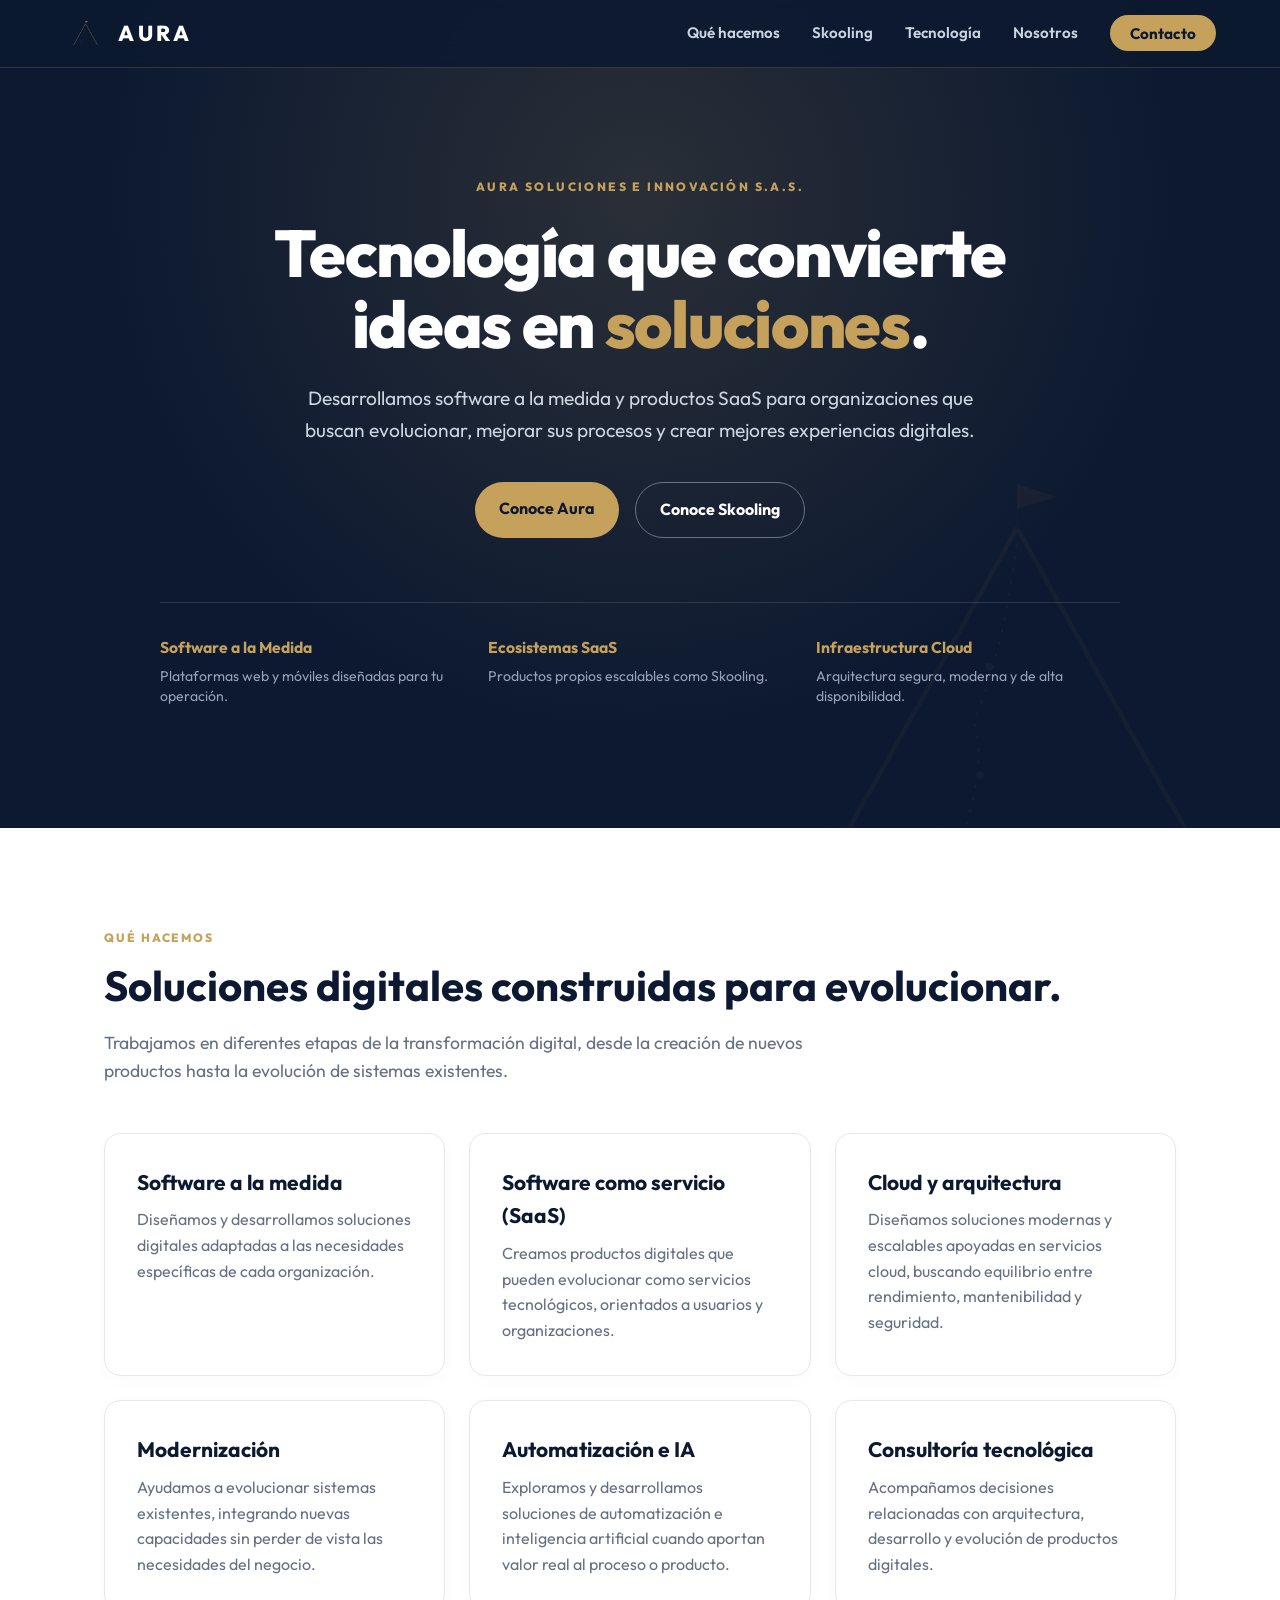
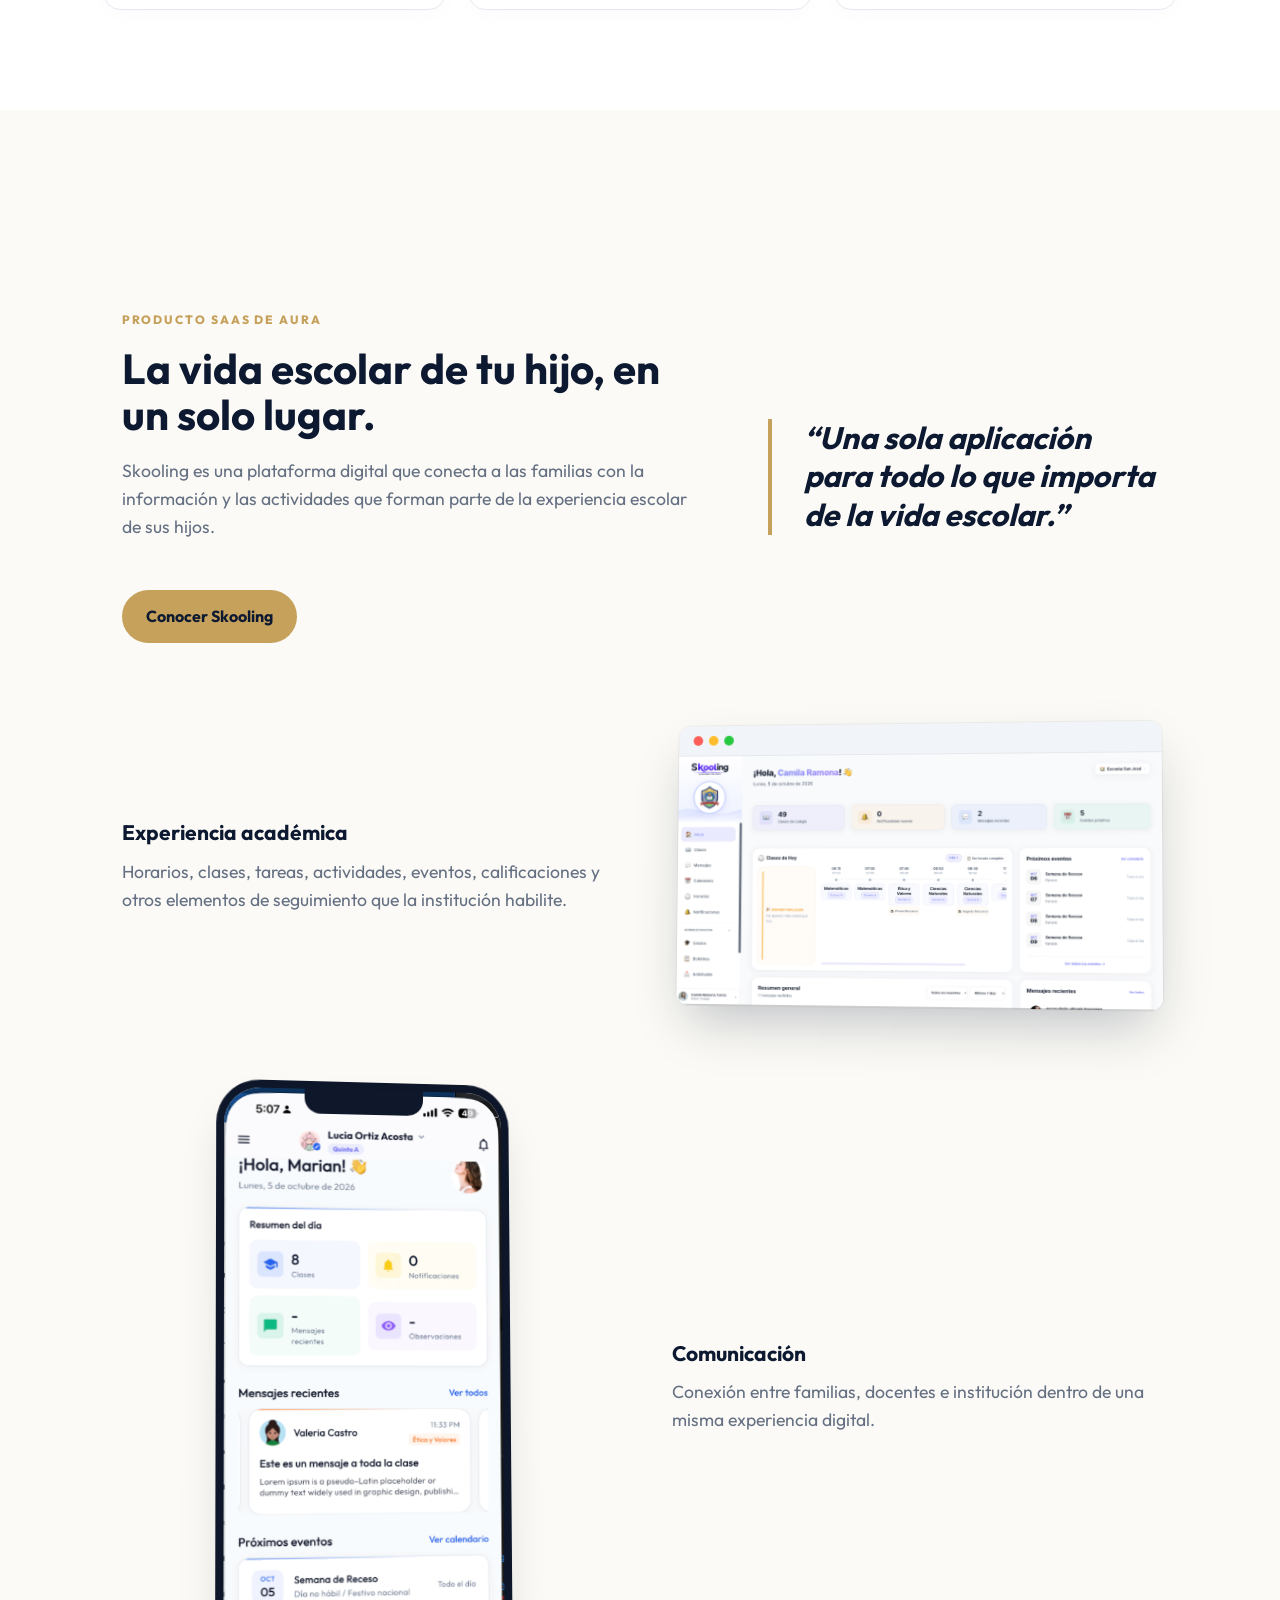
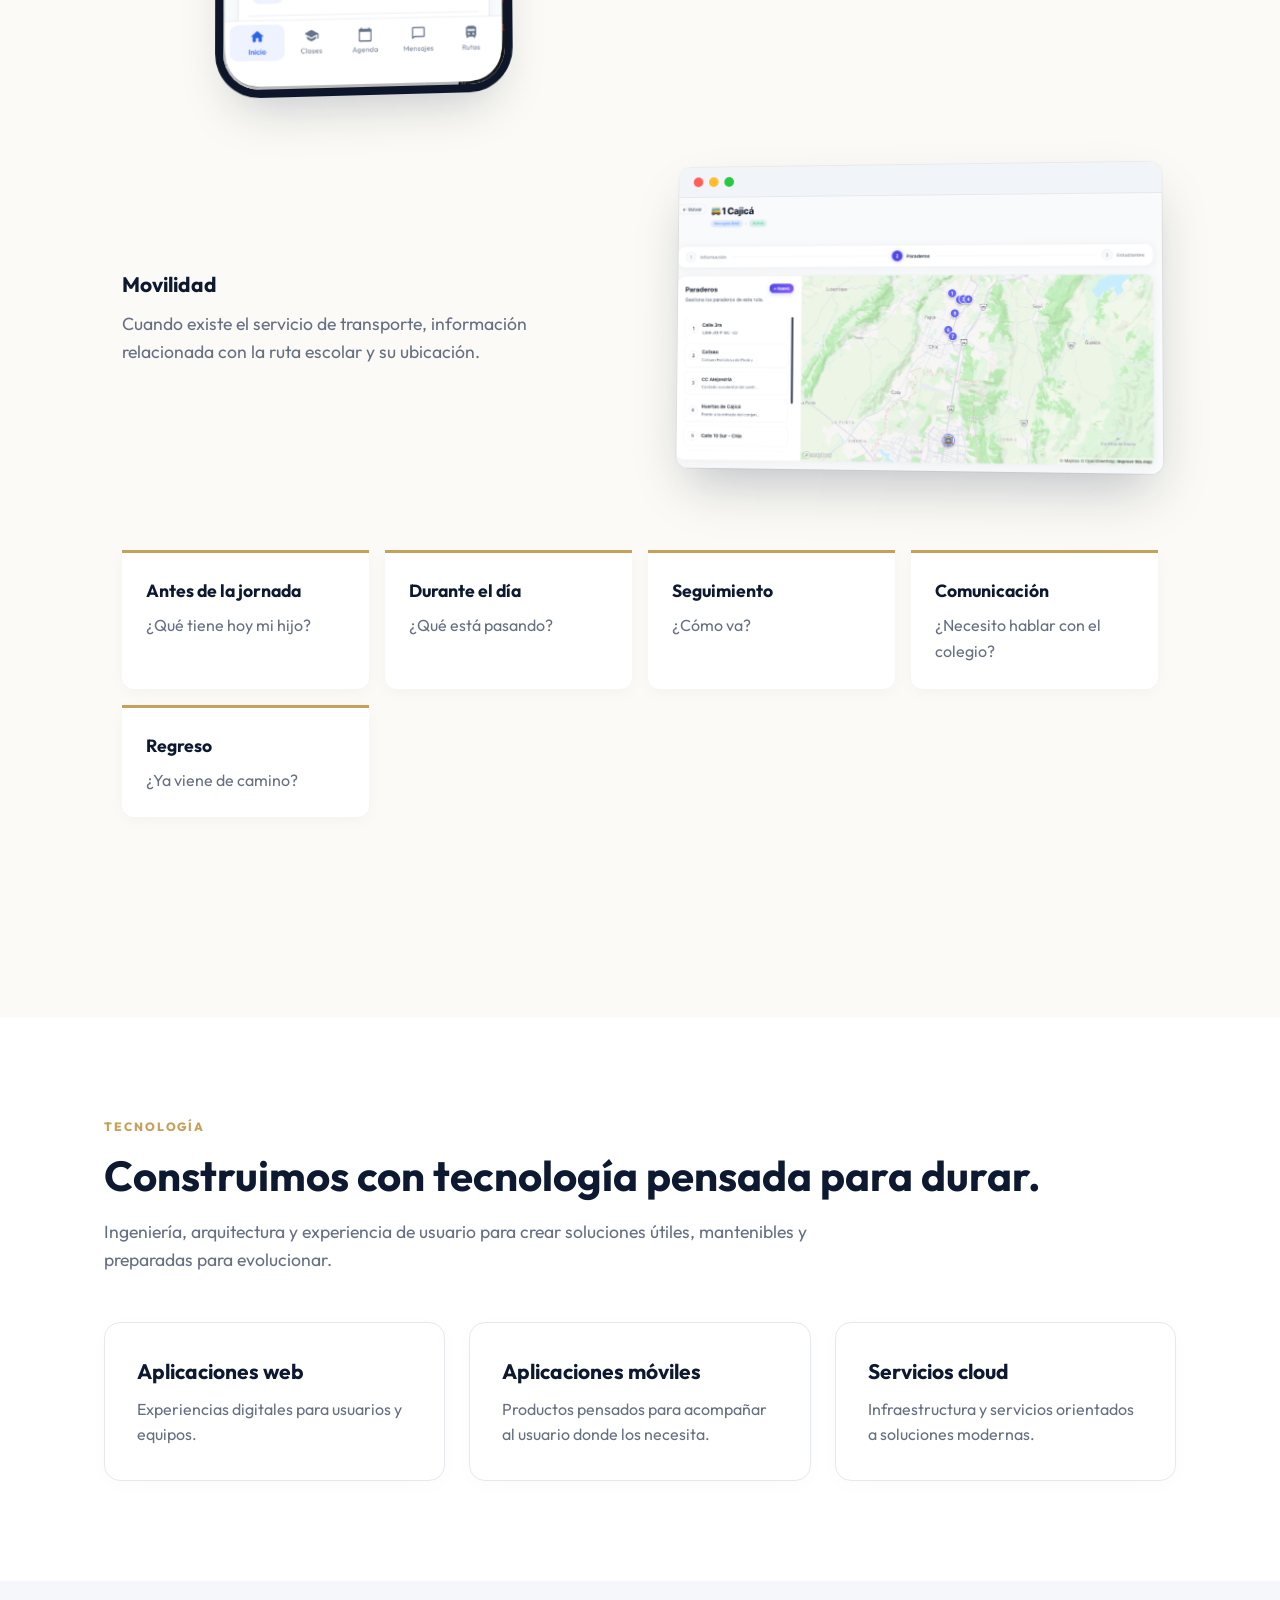
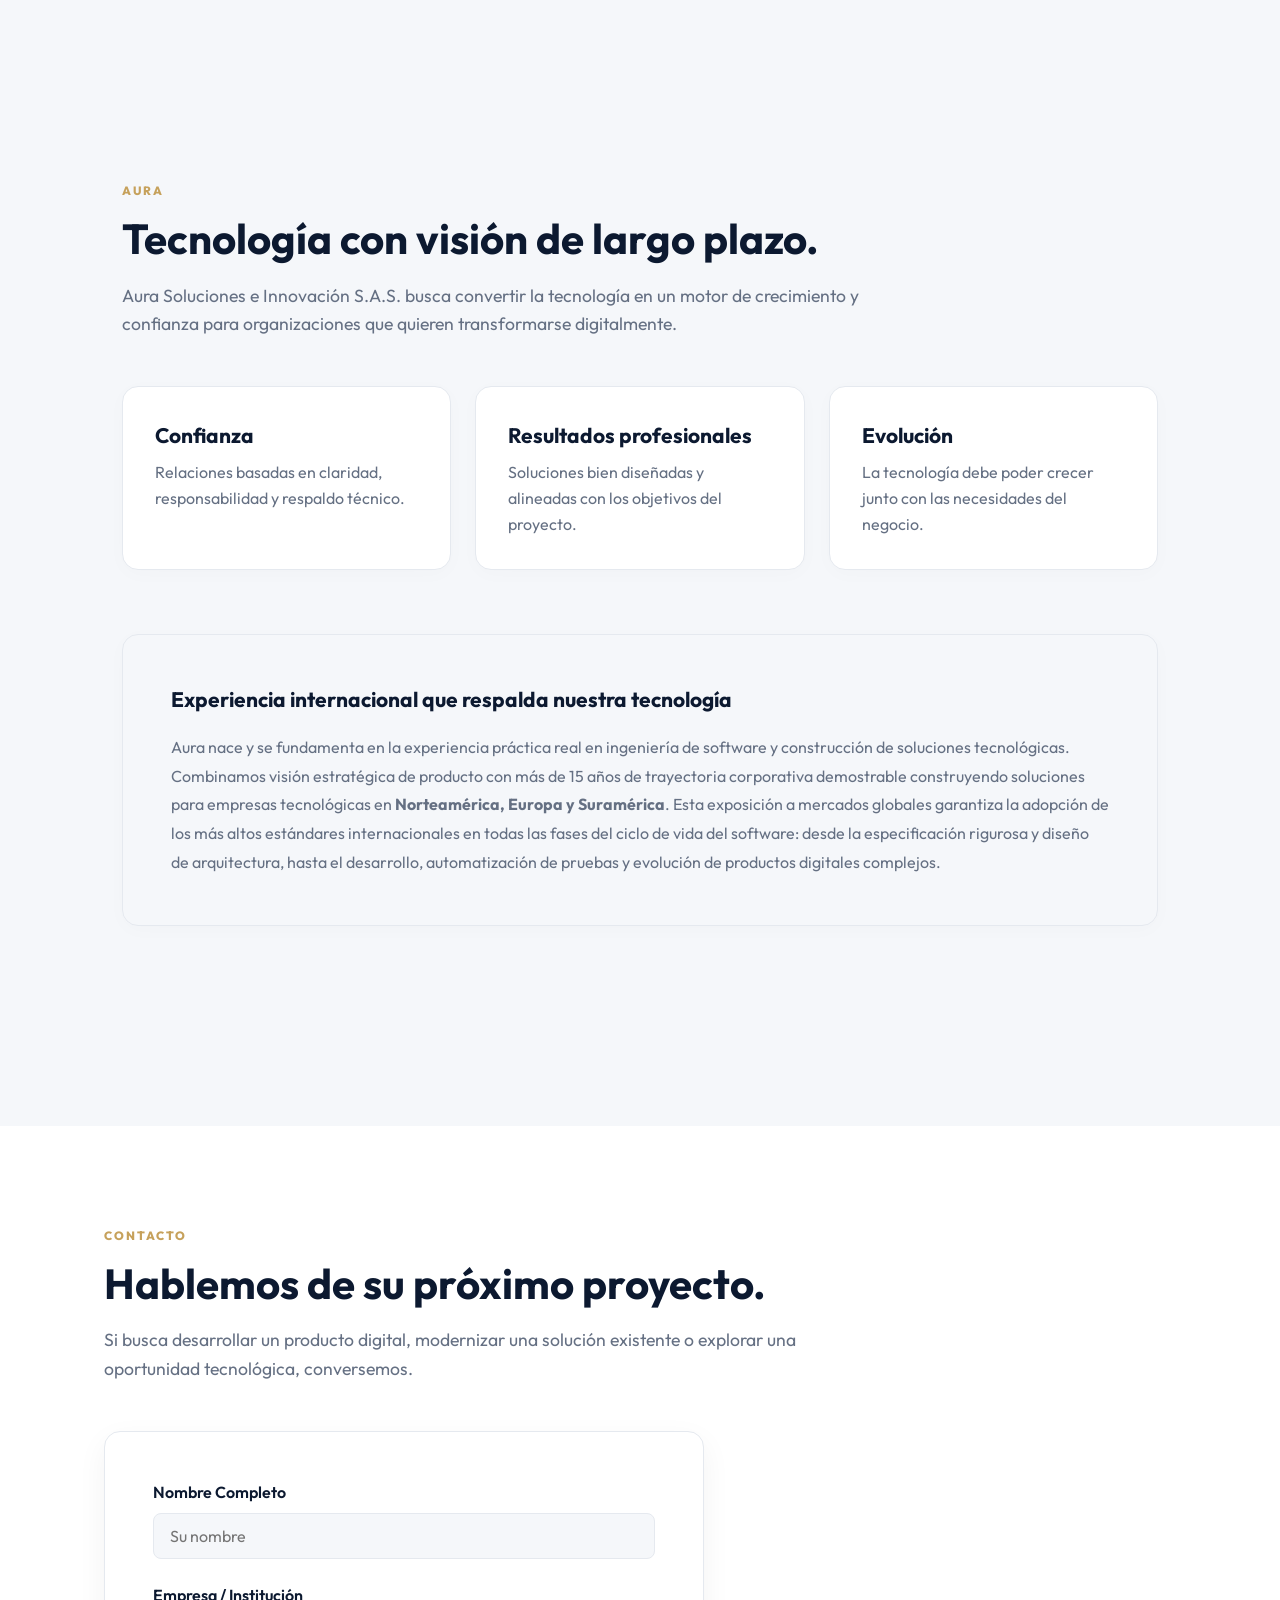
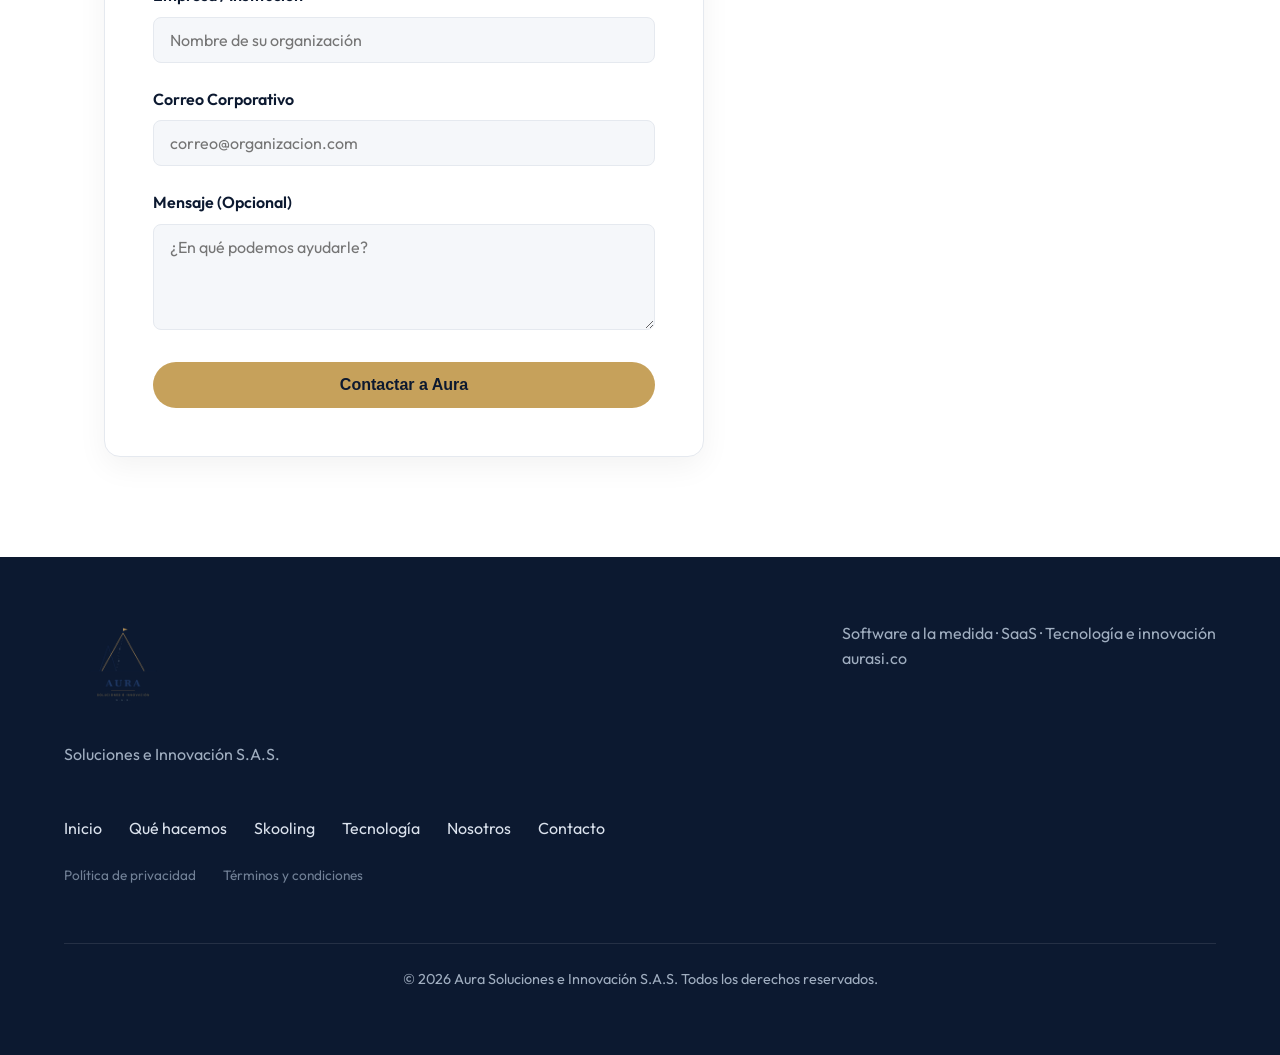
==== commit 122107cb: "Redesign landing hero with dark executive layout" ====
--- a/index.html
+++ b/index.html
@@ -13,13 +13,16 @@
 </head>
 <body>
     <nav class="navbar">
-        <a href="#inicio" class="brand" style="font-weight: 800; color: var(--text-main); font-size: 1.5rem; letter-spacing: 0.1em; text-decoration: none;">AURA</a>
+        <a href="#inicio" class="brand">
+            <img src="assets/images/mountain_light.png" alt="AURA" class="header-logo">
+            <span>AURA</span>
+        </a>
         <ul class="nav-links">
             <li><a href="#servicios">Qué hacemos</a></li>
             <li><a href="#skooling">Skooling</a></li>
             <li><a href="#tecnologia">Tecnología</a></li>
             <li><a href="#nosotros">Nosotros</a></li>
-            <li><a href="#contacto">Contacto</a></li>
+            <li><a href="#contacto" class="nav-cta">Contacto</a></li>
         </ul>
     </nav>
 
--- a/styles.css
+++ b/styles.css
@@ -30,28 +30,40 @@
     display: flex;
     justify-content: space-between;
     align-items: center;
-    padding: 1.5rem 5%;
-    background: rgba(255, 255, 255, 0.95);
+    padding: 1rem 5%;
+    background: rgba(12, 25, 48, 0.92);
     backdrop-filter: blur(14px);
     -webkit-backdrop-filter: blur(14px);
     z-index: 1000;
-    border-bottom: 1px solid var(--line);
+    border-bottom: 1px solid rgba(198, 161, 91, 0.22);
+}
+
+.navbar .brand {
+    display: inline-flex;
+    align-items: center;
+    gap: 0.7rem;
+    font-weight: 800;
+    color: #FFFFFF;
+    font-size: 1.35rem;
+    letter-spacing: 0.16em;
+    text-decoration: none;
 }
 
 .header-logo {
-    height: 35px;
+    height: 30px;
     width: auto;
     object-fit: contain;
 }
 
 .nav-links {
     display: flex;
+    align-items: center;
     list-style: none;
     gap: 2rem;
 }
 
 .nav-links a {
-    color: var(--text-main);
+    color: #CBD5E1;
     text-decoration: none;
     font-weight: 600;
     font-size: 0.95rem;
@@ -60,6 +72,22 @@
 
 .nav-links a:hover {
     color: var(--accent-primary);
+}
+
+.nav-links a.nav-cta {
+    background: var(--accent-primary);
+    color: var(--text-main);
+    padding: 0.55rem 1.25rem;
+    border-radius: 999px;
+    font-weight: 700;
+    transition: transform 0.25s ease, background 0.25s ease, box-shadow 0.25s ease;
+}
+
+.nav-links a.nav-cta:hover {
+    color: var(--text-main);
+    background: #D4B47B;
+    transform: translateY(-1px);
+    box-shadow: 0 4px 14px rgba(198, 161, 91, 0.35);
 }
 
 /* COMMON SECTIONS */
@@ -110,66 +138,104 @@
     margin-bottom: 3rem;
 }
 
-/* SPLASH HERO */
-.splash-hero {
-    background: var(--bg-darker);
-    color: var(--text-main);
+/* EXECUTIVE HERO */
+.executive-hero {
+    background: var(--text-main);
+    color: #FFFFFF;
     max-width: 100%;
     position: relative;
     overflow: hidden;
-    height: 100vh;
-    display: flex;
-    flex-direction: column;
+    min-height: 92vh;
+    padding: 140px 5% 84px;
+    display: flex;
+    align-items: center;
     justify-content: center;
-    align-items: center;
-}
-
-.splash-content {
+}
+
+.hero-glow {
+    position: absolute;
+    inset: 0;
+    background: radial-gradient(circle at 50% 24%, rgba(198, 161, 91, 0.16), transparent 60%);
+    pointer-events: none;
+    z-index: 1;
+}
+
+.hero-watermark {
+    position: absolute;
+    right: -6%;
+    bottom: -10%;
+    width: min(680px, 65vw);
+    height: auto;
+    object-fit: contain;
+    opacity: 0.06;
+    z-index: 1;
+    pointer-events: none;
+}
+
+.hero-inner {
     position: relative;
     z-index: 2;
+    width: 100%;
+    max-width: 960px;
+    margin: 0 auto;
     text-align: center;
-    width: 100%;
-    max-width: 1000px;
-    padding: 0 5%;
-}
-
-.splash-logo {
-    width: 100%;
-    max-width: 650px;
-    height: auto;
-    object-fit: contain;
-}
-
-.bg-mountain-massive {
-    position: absolute;
-    top: 50%;
-    left: 50%;
-    transform: translate(-50%, -50%);
-    width: 140vw;
-    height: 140vh;
-    object-fit: contain;
-    opacity: 0.04;
-    z-index: 1;
-    pointer-events: none;
-}
-
-.scroll-indicator {
-    position: absolute;
-    bottom: 40px;
-    left: 50%;
-    transform: translateX(-50%);
-    z-index: 10;
-    text-align: center;
-    text-decoration: none;
-}
-
-@keyframes bounce {
-    0%, 20%, 50%, 80%, 100% {transform: translateY(0);}
-    40% {transform: translateY(-10px);}
-    60% {transform: translateY(-5px);}
-}
-.bounce {
-    animation: bounce 2s infinite;
+}
+
+.hero-eyebrow {
+    margin-bottom: 1.25rem;
+    letter-spacing: 0.2em;
+}
+
+.hero-title {
+    color: #FFFFFF;
+    font-size: clamp(38px, 5.2vw, 66px);
+    font-weight: 800;
+    line-height: 1.08;
+    letter-spacing: -0.02em;
+    max-width: 860px;
+    margin: 0 auto 1.5rem;
+}
+
+.hero-title span {
+    color: var(--accent-primary);
+}
+
+.hero-lead {
+    font-size: clamp(1.05rem, 1.5vw, 1.22rem);
+    line-height: 1.65;
+    color: #CBD5E1;
+    max-width: 700px;
+    margin: 0 auto 2.25rem;
+}
+
+.hero-buttons {
+    justify-content: center;
+    margin-top: 0;
+}
+
+.hero-pillars {
+    display: grid;
+    grid-template-columns: repeat(3, 1fr);
+    gap: 1.5rem;
+    margin-top: 4rem;
+    padding-top: 2rem;
+    border-top: 1px solid rgba(255, 255, 255, 0.12);
+    text-align: left;
+}
+
+.hero-pillar strong {
+    display: block;
+    color: var(--accent-primary);
+    font-size: 0.98rem;
+    font-weight: 700;
+    margin-bottom: 0.35rem;
+}
+
+.hero-pillar span {
+    display: block;
+    color: #94A3B8;
+    font-size: 0.88rem;
+    line-height: 1.45;
 }
 
 /* BUTTONS */
@@ -472,6 +538,18 @@
     .nav-links {
         display: none; /* Add mobile menu later if needed */
     }
+
+    .executive-hero {
+        min-height: auto;
+        padding: 120px 6% 64px;
+    }
+
+    .hero-pillars {
+        grid-template-columns: 1fr;
+        gap: 1.25rem;
+        margin-top: 2.75rem;
+        text-align: center;
+    }
     
     .skool .product {
         grid-template-columns: 1fr;
